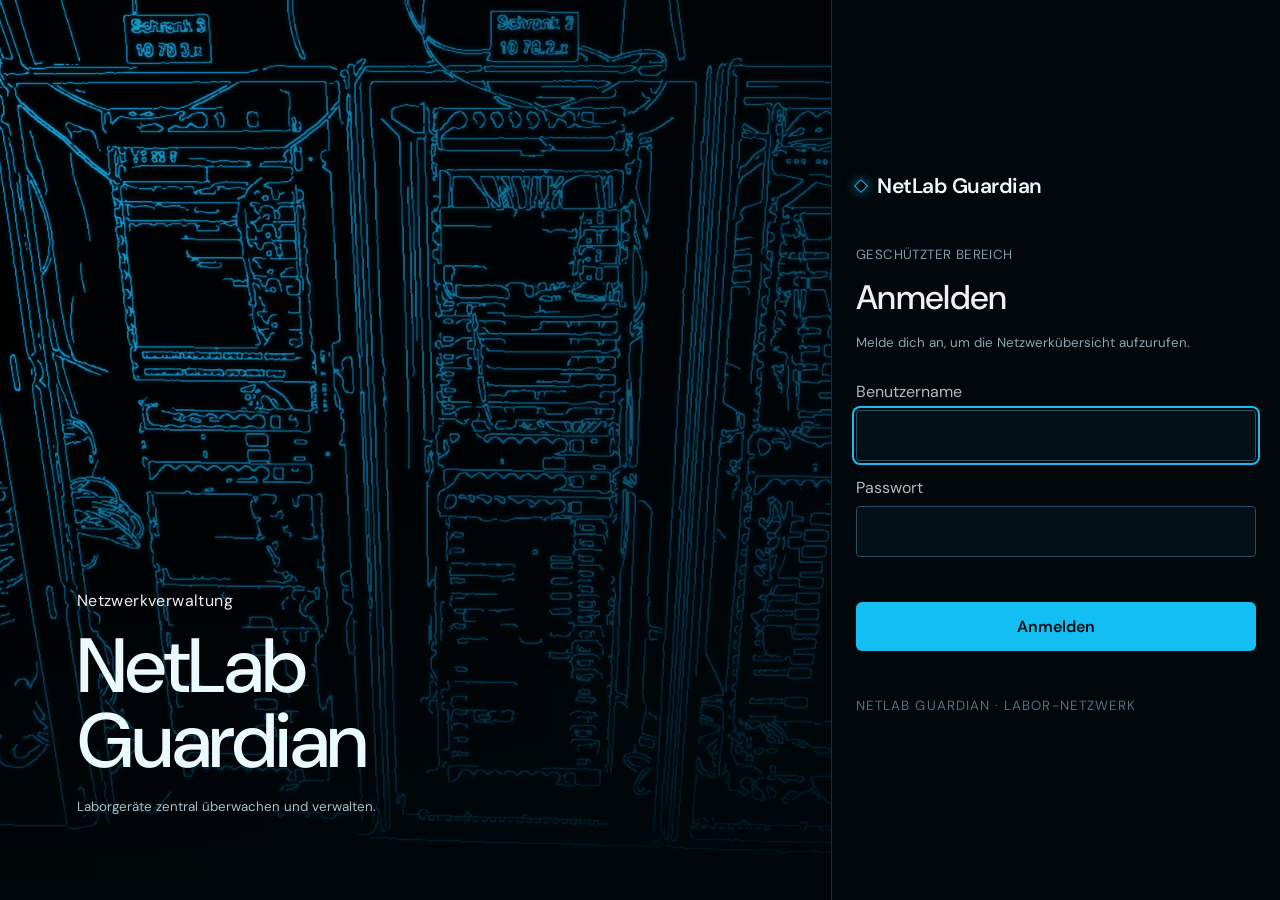
==== website/admin.html @ c4c0e140 "Weboberfläche erstellt" ====
<!DOCTYPE html>
<html lang="de" class="auth-pending">
<head>
  <meta charset="UTF-8">
  <meta name="viewport" content="width=device-width,initial-scale=1">
  <meta name="theme-color" content="#09090b">
  <meta name="description" content="NetLab Guardian Adminbereich">
  <title>Adminbereich — NetLab Guardian</title>
  <link rel="stylesheet" href="style.css">
  <script>(()=>{try{const session=JSON.parse(sessionStorage.getItem('netlab-guardian-session-v1'));if(!session||session.role!=='admin'){location.replace('login.html');return}document.documentElement.classList.remove('auth-pending')}catch{location.replace('login.html')}})();</script>
  <noscript><meta http-equiv="refresh" content="0;url=login.html"></noscript>
  <script src="admin.js" defer></script>
</head>
<body class="admin-page">
  <header class="header">
    <a class="brand" href="index.html" aria-label="Zur NetLab Guardian Übersicht">NetLab Guardian</a>
    <span class="admin-page-label">Adminbereich</span>
    <div class="admin-actions">
      <a class="button outline" href="index.html">Zur Übersicht</a>
      <button class="button outline" id="logoutButton" type="button">Abmelden</button>
    </div>
  </header>
  <main class="workspace admin-workspace">
    <div class="section-top">
      <div>
        <div class="eyebrow muted">GERÄTEVERWALTUNG</div>
        <h1>Adminbereich</h1>
        <p class="subtle">Geräte hinzufügen, umbenennen, einem Rack zuweisen oder entfernen.</p>
      </div>
      <button class="button light" id="addDevice" type="button">Gerät hinzufügen</button>
    </div>
    <p class="admin-note">Angemeldet als admin. Änderungen werden lokal in diesem Browser gespeichert.</p>
    <div class="admin-summary" id="adminSummary"></div>
    <div class="table-scroll admin-table-wrap">
      <table>
        <thead><tr><th>Gerät</th><th>Typ / Modell</th><th>IP-Adresse</th><th>Rack</th><th>Höheneinheit</th><th>Aktionen</th></tr></thead>
        <tbody id="adminTable"></tbody>
      </table>
    </div>
  </main>
  <dialog id="adminDialog">
    <div class="dialog-top"><span class="eyebrow muted" id="adminDialogEyebrow">ADMINBEREICH</span><button class="close" type="button" aria-label="Dialog schließen">×</button></div>
    <div id="adminDialogContent"></div>
  </dialog>
  <div id="toast" role="status" aria-live="polite"></div>
</body>
</html>
---- website/style.css ----
@import url('https://fonts.googleapis.com/css2?family=DM+Sans:wght@400;450;500;550;600;650;700&display=swap');
:root{color-scheme:dark;--bg:#09090b;--panel:#111114;--line:#28282e;--muted:#8c8c96;--red:#ff4858;--green:#76cfa9;--amber:#e8b963}*{box-sizing:border-box}html{scroll-behavior:smooth;scroll-padding-top:30px}body{margin:0;background:var(--bg);color:#f0f0f3;font-family:'DM Sans',Arial,sans-serif;font-size:14px}button,input{font:inherit}button,a,input{-webkit-tap-highlight-color:transparent}button,a{touch-action:manipulation}button{cursor:pointer}a{color:inherit;text-decoration:none}button:focus-visible,a:focus-visible,input:focus-visible{outline:2px solid var(--red);outline-offset:5px}.header{height:96px;max-width:1360px;margin:auto;padding:0 60px;display:flex;align-items:center;justify-content:space-between;gap:24px}.brand{font-size:26px;font-weight:650;letter-spacing:-1px;display:flex;align-items:center}.brand-mark{font-size:30px;letter-spacing:-8px;margin-right:18px;color:var(--red)}.brand-dot{color:var(--red)}nav{display:flex;gap:32px;align-items:center;font-size:13px;color:#98989f}nav a{transition:color .2s}nav a:hover,nav .active{color:#fff}.nav-count{background:#38161e;color:#ff7b86;font-size:10px;padding:3px 6px;border-radius:4px;margin-left:5px}.button{border:0;border-radius:6px;padding:12px 18px;display:inline-flex;align-items:center;justify-content:center;gap:18px;font-size:12px;font-weight:600;white-space:nowrap;transition:background .2s,transform .2s}.button:hover{transform:translateY(-1px)}.light{background:#ededf0;color:#121216}.light:hover{background:white}.outline{border:1px solid #36363e;background:#17171c;color:#ddd}.hero{max-width:1520px;margin:auto;min-height:425px;position:relative;overflow:hidden}.hero-art{position:absolute;inset:0;pointer-events:none}.hero-art svg{width:100%;height:100%}.hero-copy{max-width:1360px;padding:40px 60px 86px;margin:auto;position:relative}.eyebrow{font-size:10px;letter-spacing:1.7px;font-weight:600;display:flex;align-items:center;gap:8px}.eyebrow>span:not(.section-index){width:5px;height:5px;border-radius:50%;background:var(--red)}h1{font-size:clamp(42px,4.7vw,65px);font-weight:500;line-height:1.12;letter-spacing:-2.6px;margin:22px 0}h1>span{color:var(--red)}.hero p{font-size:14px;color:#a9a9b1;line-height:1.7}.hero-link{font-size:12px;display:inline-flex;gap:30px;margin-top:20px}.hero-link span{color:var(--red)}.hero-bottom{position:relative;max-width:1240px;margin:0 auto;padding:20px 0;display:flex;justify-content:space-between;border-bottom:1px solid var(--line);font-size:11px;color:var(--muted)}.hero-bottom span{display:flex;align-items:center;gap:9px}.hero-bottom b{font-weight:400;margin:0 12px;color:#3f3f46}.dot{display:inline-block;width:6px;height:6px;border-radius:50%;flex-shrink:0}.green{background:var(--green);box-shadow:0 0 8px #76cfa922}.red{background:var(--red);box-shadow:0 0 8px #ff485833}.amber{background:var(--amber)}.workspace{max-width:1360px;padding:44px 60px 0;margin:auto}.section-top{display:flex;align-items:center;justify-content:space-between;gap:24px;margin-bottom:24px}.muted{color:var(--muted);font-size:9px;letter-spacing:1.6px}h2{font-size:25px;font-weight:500;letter-spacing:-.7px;margin:10px 0 0}.section-index{font-size:12px;color:#53535f;margin-left:12px;letter-spacing:0}.sync{display:flex;align-items:center;gap:18px;font-size:10px;color:var(--muted)}.scan-icon{font-size:18px;line-height:12px}.stats{display:grid;grid-template-columns:repeat(4,1fr);border:1px solid var(--line);border-radius:8px;background:#101013;padding:23px 0;margin-bottom:30px}.stats>div{padding:0 25px;border-right:1px solid var(--line)}.stats>div:last-child{border:0}.stats>div>span{display:flex;align-items:center;gap:7px;color:#a1a1ad;font-size:11px}.stats strong{display:flex;align-items:baseline;gap:14px;font-size:34px;line-height:1.5;font-weight:500;letter-spacing:-1px}.stats small{font-weight:400;letter-spacing:0;color:#757582;font-size:10px}.red-text{color:var(--red)}.rack-toolbar{display:flex;justify-content:space-between;align-items:center;margin-bottom:20px}.segmented{display:flex;gap:3px;background:#131317;border:1px solid var(--line);border-radius:6px;padding:4px}.segmented button{background:transparent;border:0;color:#888894;padding:8px 12px;font-size:11px;border-radius:3px}.segmented .selected{background:#2a2a31;color:#fff}.segmented span{margin-left:8px;color:#888894;font-size:10px}.rack-hint{color:#797985;font-size:10px;display:flex;align-items:center;gap:8px}.tiny-square{width:8px;height:8px;border:1px solid #70707e}.racks{display:grid;grid-template-columns:repeat(3,1fr);gap:22px}.rack-card{border:1px solid var(--line);background:linear-gradient(135deg,#151519,#101013);border-radius:8px;overflow:hidden}.rack-heading{padding:21px 20px 17px;display:flex;justify-content:space-between;align-items:flex-start}.rack-heading h3{margin:0 0 5px;font-size:16px;font-weight:500}.rack-heading p{font-size:10px;color:var(--muted);margin:0}.rack-number{font-size:10px;color:#666673;letter-spacing:1px}.pill{font-size:9px;padding:5px 8px;border-radius:4px;display:inline-flex;gap:6px;align-items:center;white-space:nowrap}.green-pill{background:#172a25;color:#88cbb0}.red-pill{background:#35191f;color:#ff7e88}.amber-pill{background:#30281c;color:#e6bf7a}.rack-frame{margin:0 16px;padding:14px 15px 14px 28px;border:1px solid #303037;border-radius:3px;background:repeating-linear-gradient(to bottom,#08080a 0,#08080a 8px,#121216 9px,#08080a 10px);position:relative;box-shadow:inset 0 0 12px #000}.rack-frame:before,.rack-frame:after{content:'';position:absolute;top:14px;bottom:14px;width:4px;background:repeating-linear-gradient(to bottom,#33333b 0,#33333b 4px,transparent 4px,transparent 13px)}.rack-frame:before{left:7px}.rack-frame:after{right:6px}.device{display:flex;position:relative;align-items:center;gap:8px;width:100%;height:35px;padding:0 8px;margin:0 0 5px;border:1px solid #3b3c44;border-radius:2px;background:linear-gradient(#292a30,#1a1b20);color:#ddd;text-align:left}.device:hover{border-color:#b8b8c8;background:#303039}.device.warning{border-color:#7e6033;background:linear-gradient(#352e23,#252117)}.device.critical{border-color:#a2434d;background:linear-gradient(#3a2429,#281b20)}.unit{position:absolute;right:calc(100% + 7px);font-size:7px;color:#73737d;font-family:monospace}.device-name{font-size:8px;white-space:nowrap;min-width:55px;letter-spacing:.25px}.ports{display:grid;grid-template-columns:repeat(8,1fr);gap:2px;margin-left:auto}.port{height:6px;width:5px;background:#0b0d0f;border:1px solid #44474d;border-top-color:#638977}.warning .port{border-top-color:#95814c}.critical .port{border-top-color:#70464a}.router .ports{grid-template-columns:repeat(4,1fr)}.device>.dot{width:4px;height:4px;margin-left:3px}.blank{height:16px;border:1px solid #24242a;margin-bottom:5px;background:repeating-linear-gradient(90deg,#141418 0,#141418 3px,#0d0d10 3px,#0d0d10 5px)}.rack-footer{padding:15px 20px;display:flex;justify-content:space-between;font-size:9px;color:#8d8d99}.rack-footer b{font-weight:400;color:#d0d0d8}.legend{display:flex;gap:20px;align-items:center;margin:18px 0 46px;font-size:9px;color:#83838f}.legend>span{display:flex;align-items:center;gap:6px}.legend>span:last-child{margin-left:auto;color:#565662}.issues{margin-bottom:44px}.issues h2{display:flex;align-items:center;gap:12px;font-size:22px}.subtle{color:#787885;font-size:10px}.issue-row{display:flex;align-items:center;gap:16px;border-top:1px solid var(--line);padding:18px 0}.issue-icon{height:32px;width:32px;background:#28171d;border:1px solid #4c252d;color:#ff7280;border-radius:6px;display:grid;place-items:center;font-size:14px}.issue-icon.warn{color:var(--amber);background:#252016;border-color:#463920}.issue-copy{flex:1}.issue-copy strong{font-size:12px;font-weight:500}.issue-copy p{font-size:10px;color:var(--muted);margin:5px 0 0}.issue-row .issue-time{font-size:10px;color:#737380}.text-button{border:0;background:none;color:#c5c5d0;font-size:11px;padding:10px}.text-button:hover{color:var(--red)}.search{display:flex;gap:10px;align-items:center;border:1px solid var(--line);border-radius:5px;padding:10px 13px;color:var(--muted)}.search input{border:0;background:none;outline:none;color:#eee;font-size:11px;width:180px}.table-scroll{overflow:auto}table{width:100%;border-collapse:collapse;text-align:left;white-space:nowrap}th{font-size:9px;font-weight:400;text-transform:uppercase;letter-spacing:1px;color:#81818f;background:#141418;padding:13px 15px}td{padding:13px 15px;border-bottom:1px solid #222228;font-size:11px;color:#92929f}td:first-child{color:#ddd}td:nth-child(3){font-family:monospace}.inventory{margin-bottom:40px}.report-banner{display:flex;align-items:center;gap:22px;padding:27px;border:1px solid #412329;background:radial-gradient(ellipse at top left,#31161d,#131014 65%);border-radius:7px}.report-symbol{font-size:32px;color:#ff6571}.report-banner h3{font-weight:500;font-size:17px;margin:0 0 8px}.report-banner p{font-size:11px;color:#aaa1a9;margin:0 0 8px}.report-banner button{margin-left:auto}.demo-note{font-size:9px;color:#82717c}footer{max-width:1240px;margin:40px auto 0;border-top:1px solid var(--line);padding:28px 0 35px;display:flex;justify-content:space-between;align-items:center;color:#62626d;font-size:10px}footer .brand{font-size:21px;color:#c5c5ce}footer>span:last-child{font-size:8px;letter-spacing:1px}dialog{width:min(540px,calc(100vw - 30px));padding:26px;border:1px solid #48404a;border-radius:10px;background:#141417;color:#eee;box-shadow:0 30px 100px #000a}dialog::backdrop{background:#000b;backdrop-filter:blur(5px)}.dialog-top{display:flex;justify-content:space-between;align-items:center}.close{background:none;border:0;color:#aaa;font-size:25px;padding:0 4px}.dialog-grid{display:grid;grid-template-columns:1fr 1fr;gap:20px;margin:25px 0}.dialog-grid span{display:block;color:var(--muted);font-size:10px;margin-bottom:6px}.dialog-grid b{font-size:13px;font-weight:400}.dialog-info{padding:15px;background:#202024;border-left:2px solid var(--red);font-size:12px;line-height:1.7;color:#bbb}.report-item{padding:13px 0;border-bottom:1px solid var(--line);font-size:12px;line-height:1.8}.report-item small{color:var(--muted)}.dialog-actions{display:flex;justify-content:flex-end;margin-top:22px}#toast{position:fixed;bottom:25px;left:50%;transform:translate(-50%,20px);background:#2a2228;color:#eee;border:1px solid #64414a;border-radius:7px;padding:14px 24px;font-size:12px;opacity:0;pointer-events:none;transition:.25s;max-width:90vw;z-index:9}#toast.show{opacity:1;transform:translate(-50%,0)}@media(min-width:1450px){.hero-art svg{height:110%}}@media(max-width:1100px){.header{padding:0 30px}.workspace{padding:35px 30px 0}.hero-copy{padding-left:30px}.hero-bottom,footer{margin-left:30px;margin-right:30px}.stats>div{padding:0 17px}.stats strong{gap:8px}.stats small{font-size:9px}.racks{gap:12px}.ports{gap:1px}.port{width:4px}.rack-heading{padding:18px 14px}.rack-frame{margin:0 9px}.sync{flex-direction:column;align-items:flex-end;gap:8px}}@media(max-width:800px){.header{height:78px}nav{gap:15px;font-size:11px}.hero-art{opacity:.6;left:0;width:140%}.hero-copy{padding-top:30px}.hero-bottom{font-size:9px}.racks{grid-template-columns:1fr}.rack-frame{margin:0 20px}.ports{gap:4px;grid-template-columns:repeat(12,1fr)}.port{width:8px;height:8px}.device-name{font-size:10px}.device{height:37px}.stats{grid-template-columns:1fr 1fr;row-gap:20px}.stats>div:nth-child(2){border:0}.rack-hint{display:none}.legend{flex-wrap:wrap;gap:14px}.legend>span:last-child{margin-left:0;width:100%}.report-banner{flex-wrap:wrap}.report-banner button{margin-left:0}.section-top{align-items:flex-start}.stats strong{font-size:30px}.issue-time{display:none}footer>span:nth-child(2){display:none}}@media(max-width:520px){.header,.workspace{padding-left:20px;padding-right:20px}.header{flex-wrap:wrap;height:auto;padding-top:20px;padding-bottom:18px;gap:18px}.header nav{order:3;width:100%;justify-content:space-between}.brand{font-size:23px}.hero-copy{padding:25px 20px 65px}h1{font-size:44px}.hero p{font-size:12px}.hero-bottom{margin:0 20px}.hero-bottom>span:last-child{display:none}.section-top{flex-wrap:wrap;gap:16px}.sync{flex-direction:row;width:100%;justify-content:space-between;align-items:center}.stats small{font-size:8px}.stats strong{gap:9px}.issues h2{font-size:20px}.issue-row{gap:10px}.issue-copy strong{font-size:11px}.issue-copy p{font-size:9px}.text-button{font-size:10px;padding:6px}.search{width:100%}.search input{width:100%}.report-banner{padding:22px;gap:14px}.report-symbol{display:none}footer{margin:30px 20px 0}.rack-footer{font-size:10px}}@media(prefers-reduced-motion:reduce){html{scroll-behavior:auto}*{transition:none!important}}
@media(min-width:1101px){.hero-bottom,footer{width:calc(100% - 120px);max-width:1240px}}

/* Zurückhaltende Gestaltung für NetLab Guardian */
.hero-art{opacity:.22}.hero{min-height:0}.hero-copy{padding-top:32px;padding-bottom:40px}h1{font-size:clamp(36px,4vw,52px);letter-spacing:-1.5px;margin:18px 0}.hero p{max-width:440px}.eyebrow{letter-spacing:.4px;text-transform:none;font-size:11px;font-weight:400}.brand{font-size:22px;letter-spacing:-.5px;font-weight:600}.report-banner{background:#121215;border-color:var(--line)}.pill{border-radius:3px}.legend>span:nth-child(1){color:var(--green)}.legend>span:nth-child(2){color:var(--amber)}.legend>span:nth-child(3){color:var(--red)}@media(max-width:800px){.hero-art{opacity:.14;width:100%}}@media(max-width:520px){.brand{font-size:20px}.header{gap:16px}.header .button{padding:10px 12px}.hero-copy{padding-top:22px;padding-bottom:30px}h1{font-size:36px}}

.admin{padding-top:24px;margin-bottom:40px;border-top:1px solid var(--line)}.admin-note{font-size:12px;color:var(--muted);margin-bottom:24px}.neutral-pill{background:#28282e;color:#b7b7c4}.empty-unit{position:relative;height:35px;margin-bottom:5px;border:1px solid #222229;display:flex;align-items:center;padding:0 8px;color:#555560;font-size:9px}.rack-heading{gap:8px}.rack-heading h3{font-size:15px;white-space:nowrap}.device-name{min-width:0;overflow:hidden;text-overflow:ellipsis;max-width:110px}.ports{flex-shrink:0}.device-form{margin-top:24px}.device-form label{display:flex;flex-direction:column;gap:8px;font-size:12px;color:#b7b7c2;margin-bottom:16px}.device-form input,.device-form select{width:100%;min-width:0;border:1px solid #41414b;border-radius:4px;background:#202025;color:#eee;padding:11px;font:inherit}.form-row{display:grid;grid-template-columns:1fr 1fr;gap:16px}.form-error{color:#ff8d98;font-size:12px;line-height:1.5}.dialog-actions{gap:10px}button:disabled{opacity:.45;cursor:not-allowed}.device-form .subtle{line-height:1.6}#heroDeviceCount{display:inline}@media(max-width:520px){.form-row{grid-template-columns:1fr;gap:0}.rack-heading h3{font-size:16px}}

[hidden]{display:none!important}.login-form{max-width:360px}.admin-actions{display:flex;gap:10px;flex-wrap:wrap}.delete-button{color:#ff8b95}.danger{background:#a82f40;color:white}.danger:hover{background:#bc374a}

/* Admin-Anmeldung und separate Verwaltungsseite */
.login-dialog{width:min(430px,calc(100vw - 30px))}.login-dialog h2{margin-bottom:24px}.login-dialog .login-form{max-width:none}.admin-page-label{color:#8c8c96;font-size:12px;letter-spacing:.08em;text-transform:uppercase}.admin-page .header{border-bottom:1px solid var(--line)}.admin-workspace{padding-top:64px;padding-bottom:50px}.admin-workspace h1{font-size:38px;line-height:1.1;margin:10px 0 12px;letter-spacing:-1px}.admin-table-wrap{border:1px solid var(--line);border-radius:7px;background:#101013}.admin-summary{display:grid;grid-template-columns:repeat(3,1fr);gap:12px;margin:24px 0}.admin-summary>div{display:flex;justify-content:space-between;align-items:center;padding:18px 20px;border:1px solid var(--line);border-radius:6px;background:#111114}.admin-summary span{font-size:11px;color:var(--muted)}.admin-summary strong{font-size:18px;font-weight:500}.action-cell{display:flex;gap:8px;align-items:center}.admin-page .section-top{align-items:flex-end}
@media(max-width:800px){.admin-page-label{display:none}.admin-workspace{padding-top:38px}.admin-summary{grid-template-columns:1fr}.admin-page .section-top{align-items:flex-start}}

/* Cyanfarbenes Rack-Design */
:root{--bg:#02070b;--panel:#071018;--line:#173647;--muted:#7f9aa8;--red:#13bff2;--green:#55d6b2;--amber:#f0bd58}
body{background:linear-gradient(180deg,#010508 0,#031019 48%,#02070b 100%)}
.header{background:rgba(2,7,11,.88);border-bottom:1px solid rgba(19,191,242,.14)}
.brand{color:#eafaff}.brand::before{content:'';width:8px;height:8px;margin-right:11px;border:1px solid #13bff2;transform:rotate(45deg);box-shadow:0 0 12px rgba(19,191,242,.65)}
.nav-count{background:#0b3445;color:#8ee5ff}.outline{border-color:#24516a;background:#07131b}.outline:hover{border-color:#13bff2}.light{background:#13bff2;color:#001018}.light:hover{background:#55d6ff}
.hero{min-height:560px;max-width:none;border-bottom:1px solid rgba(19,191,242,.25)}.hero-art{opacity:1;inset:0;left:0;width:100%;overflow:hidden}.hero-art img{width:100%;height:100%;object-fit:cover;object-position:center center;display:block;filter:brightness(1.35) saturate(1.12)}.hero-overlay{position:absolute;inset:0;background:linear-gradient(90deg,rgba(0,5,9,.96) 0%,rgba(0,7,12,.74) 24%,rgba(0,7,12,.08) 55%,rgba(0,5,9,.16) 100%),linear-gradient(0deg,rgba(2,7,11,.76) 0%,transparent 38%);z-index:1}.hero-copy{position:relative;z-index:2;padding-top:105px;padding-bottom:120px}.hero-copy h1{text-shadow:0 2px 24px #000}.hero-copy p{color:#b7cbd4}.hero-link span{color:#13bff2}.hero-bottom{position:relative;z-index:2;border-color:rgba(19,191,242,.26)}
.workspace{background:linear-gradient(180deg,rgba(4,15,23,.65),transparent 420px)}.stats,.rack-card,.admin-table-wrap{background:#071018;border-color:#173647}.rack-card{box-shadow:0 8px 30px rgba(0,0,0,.24)}.rack-frame{border-color:#24516a;background:repeating-linear-gradient(to bottom,#020609 0,#020609 8px,#08141c 9px,#020609 10px)}.device{border-color:#264959;background:linear-gradient(#112733,#08151c)}.device:hover{border-color:#13bff2;background:#102b38}.port{border-color:#315c6f;border-top-color:#13bff2}.segmented,.search{background:#061018;border-color:#173647}.segmented .selected{background:#0d3345}.text-button:hover{color:#13bff2}.dialog-info{border-left-color:#13bff2}dialog{background:#071018;border-color:#28536a}.admin-summary>div{background:#071018;border-color:#173647}
.red-text{color:#ff6070}.red-pill{background:#35191f;color:#ff8792}.device.critical{border-color:#a2434d;background:linear-gradient(#3a2429,#281b20)}.issue-icon{color:#ff7280;background:#28171d;border-color:#4c252d}.danger{background:#a82f40;color:#fff}
.notes-panel{margin-top:22px;padding-top:20px;border-top:1px solid var(--line)}.notes-panel label{display:block;margin-bottom:10px;font-size:12px;font-weight:600;color:#d9edf5}.notes-panel textarea{width:100%;min-height:115px;resize:vertical;border:1px solid #28536a;border-radius:5px;background:#040b10;color:#eafaff;padding:12px;line-height:1.55;font:inherit}.notes-panel textarea:focus{outline:2px solid #13bff2;outline-offset:2px}.notes-actions{display:flex;align-items:center;justify-content:space-between;gap:18px;margin-top:12px}
@media(max-width:800px){.hero{min-height:510px}.hero-art{width:100%;opacity:1}.hero-art img{object-position:58% center}.hero-overlay{background:linear-gradient(90deg,rgba(0,5,9,.96),rgba(0,7,12,.62)),linear-gradient(0deg,rgba(2,7,11,.93),transparent 50%)}.hero-copy{padding-top:78px;padding-bottom:105px}}
@media(max-width:520px){.hero{min-height:470px}.hero-copy{padding-top:62px}.notes-actions{align-items:flex-start;flex-direction:column}.notes-actions .button{width:100%}}

/* Große, gut lesbare Rack-Darstellung für 30 Höheneinheiten */
.workspace{max-width:1700px;padding-left:32px;padding-right:32px}.racks{grid-template-columns:repeat(3,minmax(390px,1fr));gap:26px;overflow-x:auto;padding-bottom:10px}.rack-heading{padding:24px 22px 20px}.rack-heading h3{font-size:18px}.rack-frame{margin:0 18px;padding:18px 17px 18px 31px}.rack-frame .device,.rack-frame .empty-unit{height:38px;margin-bottom:5px}.rack-frame .device{gap:10px;padding:0 11px;z-index:0;transform-origin:center;transition:transform .18s ease,border-color .18s ease,background .18s ease,box-shadow .18s ease}.rack-frame .device-name{font-size:11px;font-weight:600;max-width:150px;letter-spacing:.15px;transition:font-size .18s ease,color .18s ease}.rack-frame .empty-unit{font-size:10px}.rack-frame .unit{font-size:10px;right:calc(100% + 9px);transition:font-size .18s ease,color .18s ease}.rack-frame .port{width:6px;height:7px}.rack-frame .device:hover{z-index:6;transform:scale(1.065);border-color:#49d4ff;background:linear-gradient(#173746,#0b202b);box-shadow:0 9px 22px rgba(0,0,0,.6),0 0 18px rgba(19,191,242,.28)}.rack-frame .device:hover .device-name{font-size:13px;color:#fff}.rack-frame .device:hover .unit{font-size:12px;color:#bdeeff}.rack-footer{padding:18px 22px;font-size:10px}

/* Notizen */
.device.has-note{box-shadow:inset 3px 0 #13bff2}.note-marker,.table-note-marker{display:inline-grid;place-items:center;width:18px;height:18px;border:1px solid #13bff2;border-radius:3px;background:#082c3b;color:#8de5ff;font-size:10px;font-style:normal;font-weight:700;flex:0 0 auto}.table-note-marker{margin-left:8px;vertical-align:middle}.saved-note{margin-top:22px;padding:16px;border:1px solid #28647d;border-radius:5px;background:#061924}.saved-note-head{display:flex;align-items:center;justify-content:space-between;gap:16px}.saved-note-head strong{font-size:12px;color:#bdeeff}.saved-note p{margin:12px 0 0;color:#dcebf1;line-height:1.6;white-space:pre-wrap;overflow-wrap:anywhere}.delete-note{color:#ff8b95;padding:4px}.delete-note:hover{color:#ff6879}
@media(max-width:800px){.workspace{padding-left:20px;padding-right:20px}.racks{grid-template-columns:1fr;overflow-x:visible}.rack-frame{margin:0 14px;padding-left:34px}.rack-frame .device,.rack-frame .empty-unit{height:42px}.rack-frame .device-name{font-size:12px;max-width:none}.rack-frame .unit{font-size:11px}.rack-frame .port{width:8px;height:8px}}

/* Anmeldung und Rollen */
.auth-pending body{visibility:hidden}.header-actions{display:flex;align-items:center;gap:10px}.user-badge{padding:7px 10px;border:1px solid #1c465b;border-radius:4px;background:#071822;color:#9edff2;font-size:11px}.login-page{min-height:100vh;background:#02070b}.login-shell{min-height:100vh;display:grid;grid-template-columns:minmax(420px,1.3fr) minmax(390px,.7fr)}.login-visual{position:relative;min-height:100vh;overflow:hidden;border-right:1px solid rgba(19,191,242,.25)}.login-visual>img{position:absolute;inset:0;width:100%;height:100%;object-fit:cover;filter:brightness(1.1) saturate(1.12)}.login-visual-overlay{position:absolute;inset:0;background:linear-gradient(90deg,rgba(0,5,9,.2),rgba(0,7,12,.64)),linear-gradient(0deg,rgba(0,6,10,.9),transparent 60%)}.login-visual-copy{position:absolute;left:clamp(35px,6vw,95px);bottom:clamp(45px,8vh,95px);z-index:1}.login-visual-copy h1{margin:18px 0;font-size:clamp(54px,6vw,88px);line-height:.98;color:#eafaff}.login-visual-copy p{color:#a8c0cb;font-size:14px}.login-card{width:min(430px,calc(100% - 48px));margin:auto;display:flex;flex-direction:column;gap:46px}.login-brand{font-size:21px}.login-card h2{font-size:34px;margin-top:12px}.login-intro{margin:12px 0 0;color:#8da5b0;line-height:1.6}.site-login-form{margin-top:-18px}.site-login-form label{font-size:13px}.site-login-form input{padding:14px;background:#041018;border-color:#265168}.site-login-form input:focus{outline:2px solid #13bff2;outline-offset:2px}.login-error{min-height:19px;margin:0 0 10px}.login-submit{width:100%;padding:14px}.login-footnote{margin-top:auto;color:#53707e;font-size:10px;letter-spacing:.08em;text-transform:uppercase}
@media(max-width:800px){.header-actions{margin-left:auto}.user-badge{display:none}.login-shell{grid-template-columns:1fr}.login-visual{position:absolute;inset:0;min-height:100vh;border:0;opacity:.28}.login-visual-copy{display:none}.login-card{position:relative;z-index:1;min-height:100vh;padding:42px 0;justify-content:center}.login-footnote{margin-top:20px}.login-page .brand{font-size:21px}}
@media(max-width:520px){.header-actions{width:100%;justify-content:flex-end}.header-actions .button{font-size:10px;padding:9px 11px}.login-card{width:min(380px,calc(100% - 38px));gap:36px}.login-card h2{font-size:30px}}

/* Standardschrift mindestens 12 pt */
body{font-size:12pt}
nav,.nav-count,.button,.eyebrow,.hero-link,.section-index,.segmented button,.pill,.device-name,.issue-icon,.issue-copy strong,.text-button,.search input,td:first-child,.dialog-grid b,.dialog-info,.report-item,#toast,.device-form label,.device-form input,.device-form select,.form-error,.notes-panel label,.notes-panel textarea,.note-marker,.table-note-marker,.saved-note-head strong,.saved-note p,.user-badge,.site-login-form label,.header-actions .button{font-size:12pt!important}
.rack-frame .device-name{font-size:10pt!important}.rack-frame .device:hover .device-name{font-size:11pt!important}.rack-card .pill{font-size:9pt!important}.note-marker,.table-note-marker{width:16px;height:16px;font-size:8pt!important}

/* Kleine graue Sekundärtexte auf 10 pt */
.hero p,.hero-bottom,.muted,.section-index,.sync,.stats>div>span,.stats small,.segmented span,.rack-hint,.rack-heading p,.rack-number,.rack-frame .empty-unit,.rack-frame .unit,.rack-footer,.legend>span:last-child,.subtle,.issue-copy p,.issue-row .issue-time,.report-banner p,.demo-note,footer,footer>span:last-child,.dialog-grid span,.admin-note,.admin-page-label,.admin-summary span,.login-intro,.login-visual-copy p,.login-footnote,td:not(:first-child),th{font-size:10pt!important}
.rack-frame .device:hover .unit{font-size:12pt!important}
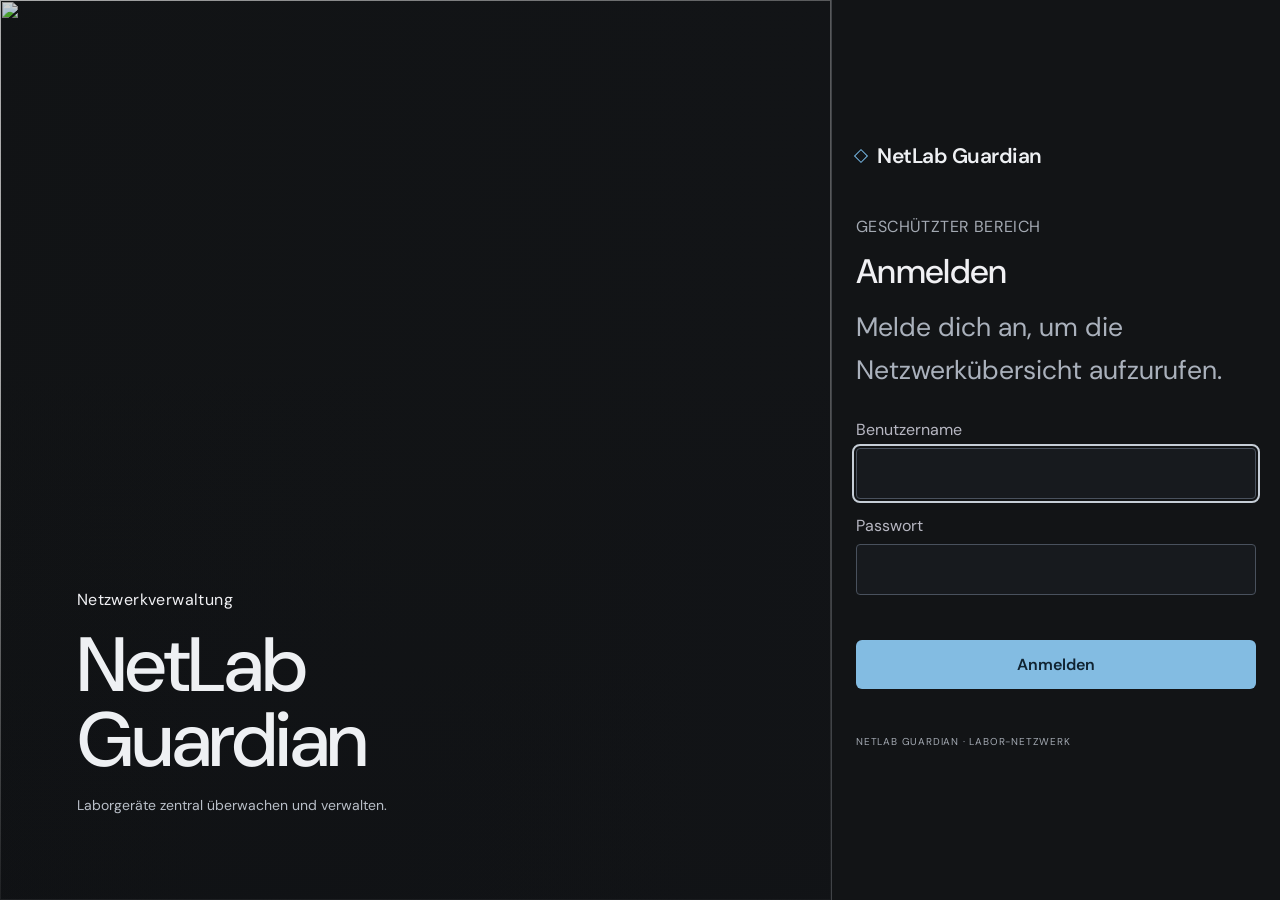
==== commit 7d6d6d87: "Design überarbeitet" ====
--- a/website/admin.html
+++ b/website/admin.html
@@ -3,7 +3,7 @@
 <head>
   <meta charset="UTF-8">
   <meta name="viewport" content="width=device-width,initial-scale=1">
-  <meta name="theme-color" content="#09090b">
+  <meta name="theme-color" content="#121416">
   <meta name="description" content="NetLab Guardian Adminbereich">
   <title>Adminbereich — NetLab Guardian</title>
   <link rel="stylesheet" href="style.css">
--- a/website/style.css
+++ b/website/style.css
@@ -1,48 +1,3245 @@
 @import url('https://fonts.googleapis.com/css2?family=DM+Sans:wght@400;450;500;550;600;650;700&display=swap');
-:root{color-scheme:dark;--bg:#09090b;--panel:#111114;--line:#28282e;--muted:#8c8c96;--red:#ff4858;--green:#76cfa9;--amber:#e8b963}*{box-sizing:border-box}html{scroll-behavior:smooth;scroll-padding-top:30px}body{margin:0;background:var(--bg);color:#f0f0f3;font-family:'DM Sans',Arial,sans-serif;font-size:14px}button,input{font:inherit}button,a,input{-webkit-tap-highlight-color:transparent}button,a{touch-action:manipulation}button{cursor:pointer}a{color:inherit;text-decoration:none}button:focus-visible,a:focus-visible,input:focus-visible{outline:2px solid var(--red);outline-offset:5px}.header{height:96px;max-width:1360px;margin:auto;padding:0 60px;display:flex;align-items:center;justify-content:space-between;gap:24px}.brand{font-size:26px;font-weight:650;letter-spacing:-1px;display:flex;align-items:center}.brand-mark{font-size:30px;letter-spacing:-8px;margin-right:18px;color:var(--red)}.brand-dot{color:var(--red)}nav{display:flex;gap:32px;align-items:center;font-size:13px;color:#98989f}nav a{transition:color .2s}nav a:hover,nav .active{color:#fff}.nav-count{background:#38161e;color:#ff7b86;font-size:10px;padding:3px 6px;border-radius:4px;margin-left:5px}.button{border:0;border-radius:6px;padding:12px 18px;display:inline-flex;align-items:center;justify-content:center;gap:18px;font-size:12px;font-weight:600;white-space:nowrap;transition:background .2s,transform .2s}.button:hover{transform:translateY(-1px)}.light{background:#ededf0;color:#121216}.light:hover{background:white}.outline{border:1px solid #36363e;background:#17171c;color:#ddd}.hero{max-width:1520px;margin:auto;min-height:425px;position:relative;overflow:hidden}.hero-art{position:absolute;inset:0;pointer-events:none}.hero-art svg{width:100%;height:100%}.hero-copy{max-width:1360px;padding:40px 60px 86px;margin:auto;position:relative}.eyebrow{font-size:10px;letter-spacing:1.7px;font-weight:600;display:flex;align-items:center;gap:8px}.eyebrow>span:not(.section-index){width:5px;height:5px;border-radius:50%;background:var(--red)}h1{font-size:clamp(42px,4.7vw,65px);font-weight:500;line-height:1.12;letter-spacing:-2.6px;margin:22px 0}h1>span{color:var(--red)}.hero p{font-size:14px;color:#a9a9b1;line-height:1.7}.hero-link{font-size:12px;display:inline-flex;gap:30px;margin-top:20px}.hero-link span{color:var(--red)}.hero-bottom{position:relative;max-width:1240px;margin:0 auto;padding:20px 0;display:flex;justify-content:space-between;border-bottom:1px solid var(--line);font-size:11px;color:var(--muted)}.hero-bottom span{display:flex;align-items:center;gap:9px}.hero-bottom b{font-weight:400;margin:0 12px;color:#3f3f46}.dot{display:inline-block;width:6px;height:6px;border-radius:50%;flex-shrink:0}.green{background:var(--green);box-shadow:0 0 8px #76cfa922}.red{background:var(--red);box-shadow:0 0 8px #ff485833}.amber{background:var(--amber)}.workspace{max-width:1360px;padding:44px 60px 0;margin:auto}.section-top{display:flex;align-items:center;justify-content:space-between;gap:24px;margin-bottom:24px}.muted{color:var(--muted);font-size:9px;letter-spacing:1.6px}h2{font-size:25px;font-weight:500;letter-spacing:-.7px;margin:10px 0 0}.section-index{font-size:12px;color:#53535f;margin-left:12px;letter-spacing:0}.sync{display:flex;align-items:center;gap:18px;font-size:10px;color:var(--muted)}.scan-icon{font-size:18px;line-height:12px}.stats{display:grid;grid-template-columns:repeat(4,1fr);border:1px solid var(--line);border-radius:8px;background:#101013;padding:23px 0;margin-bottom:30px}.stats>div{padding:0 25px;border-right:1px solid var(--line)}.stats>div:last-child{border:0}.stats>div>span{display:flex;align-items:center;gap:7px;color:#a1a1ad;font-size:11px}.stats strong{display:flex;align-items:baseline;gap:14px;font-size:34px;line-height:1.5;font-weight:500;letter-spacing:-1px}.stats small{font-weight:400;letter-spacing:0;color:#757582;font-size:10px}.red-text{color:var(--red)}.rack-toolbar{display:flex;justify-content:space-between;align-items:center;margin-bottom:20px}.segmented{display:flex;gap:3px;background:#131317;border:1px solid var(--line);border-radius:6px;padding:4px}.segmented button{background:transparent;border:0;color:#888894;padding:8px 12px;font-size:11px;border-radius:3px}.segmented .selected{background:#2a2a31;color:#fff}.segmented span{margin-left:8px;color:#888894;font-size:10px}.rack-hint{color:#797985;font-size:10px;display:flex;align-items:center;gap:8px}.tiny-square{width:8px;height:8px;border:1px solid #70707e}.racks{display:grid;grid-template-columns:repeat(3,1fr);gap:22px}.rack-card{border:1px solid var(--line);background:linear-gradient(135deg,#151519,#101013);border-radius:8px;overflow:hidden}.rack-heading{padding:21px 20px 17px;display:flex;justify-content:space-between;align-items:flex-start}.rack-heading h3{margin:0 0 5px;font-size:16px;font-weight:500}.rack-heading p{font-size:10px;color:var(--muted);margin:0}.rack-number{font-size:10px;color:#666673;letter-spacing:1px}.pill{font-size:9px;padding:5px 8px;border-radius:4px;display:inline-flex;gap:6px;align-items:center;white-space:nowrap}.green-pill{background:#172a25;color:#88cbb0}.red-pill{background:#35191f;color:#ff7e88}.amber-pill{background:#30281c;color:#e6bf7a}.rack-frame{margin:0 16px;padding:14px 15px 14px 28px;border:1px solid #303037;border-radius:3px;background:repeating-linear-gradient(to bottom,#08080a 0,#08080a 8px,#121216 9px,#08080a 10px);position:relative;box-shadow:inset 0 0 12px #000}.rack-frame:before,.rack-frame:after{content:'';position:absolute;top:14px;bottom:14px;width:4px;background:repeating-linear-gradient(to bottom,#33333b 0,#33333b 4px,transparent 4px,transparent 13px)}.rack-frame:before{left:7px}.rack-frame:after{right:6px}.device{display:flex;position:relative;align-items:center;gap:8px;width:100%;height:35px;padding:0 8px;margin:0 0 5px;border:1px solid #3b3c44;border-radius:2px;background:linear-gradient(#292a30,#1a1b20);color:#ddd;text-align:left}.device:hover{border-color:#b8b8c8;background:#303039}.device.warning{border-color:#7e6033;background:linear-gradient(#352e23,#252117)}.device.critical{border-color:#a2434d;background:linear-gradient(#3a2429,#281b20)}.unit{position:absolute;right:calc(100% + 7px);font-size:7px;color:#73737d;font-family:monospace}.device-name{font-size:8px;white-space:nowrap;min-width:55px;letter-spacing:.25px}.ports{display:grid;grid-template-columns:repeat(8,1fr);gap:2px;margin-left:auto}.port{height:6px;width:5px;background:#0b0d0f;border:1px solid #44474d;border-top-color:#638977}.warning .port{border-top-color:#95814c}.critical .port{border-top-color:#70464a}.router .ports{grid-template-columns:repeat(4,1fr)}.device>.dot{width:4px;height:4px;margin-left:3px}.blank{height:16px;border:1px solid #24242a;margin-bottom:5px;background:repeating-linear-gradient(90deg,#141418 0,#141418 3px,#0d0d10 3px,#0d0d10 5px)}.rack-footer{padding:15px 20px;display:flex;justify-content:space-between;font-size:9px;color:#8d8d99}.rack-footer b{font-weight:400;color:#d0d0d8}.legend{display:flex;gap:20px;align-items:center;margin:18px 0 46px;font-size:9px;color:#83838f}.legend>span{display:flex;align-items:center;gap:6px}.legend>span:last-child{margin-left:auto;color:#565662}.issues{margin-bottom:44px}.issues h2{display:flex;align-items:center;gap:12px;font-size:22px}.subtle{color:#787885;font-size:10px}.issue-row{display:flex;align-items:center;gap:16px;border-top:1px solid var(--line);padding:18px 0}.issue-icon{height:32px;width:32px;background:#28171d;border:1px solid #4c252d;color:#ff7280;border-radius:6px;display:grid;place-items:center;font-size:14px}.issue-icon.warn{color:var(--amber);background:#252016;border-color:#463920}.issue-copy{flex:1}.issue-copy strong{font-size:12px;font-weight:500}.issue-copy p{font-size:10px;color:var(--muted);margin:5px 0 0}.issue-row .issue-time{font-size:10px;color:#737380}.text-button{border:0;background:none;color:#c5c5d0;font-size:11px;padding:10px}.text-button:hover{color:var(--red)}.search{display:flex;gap:10px;align-items:center;border:1px solid var(--line);border-radius:5px;padding:10px 13px;color:var(--muted)}.search input{border:0;background:none;outline:none;color:#eee;font-size:11px;width:180px}.table-scroll{overflow:auto}table{width:100%;border-collapse:collapse;text-align:left;white-space:nowrap}th{font-size:9px;font-weight:400;text-transform:uppercase;letter-spacing:1px;color:#81818f;background:#141418;padding:13px 15px}td{padding:13px 15px;border-bottom:1px solid #222228;font-size:11px;color:#92929f}td:first-child{color:#ddd}td:nth-child(3){font-family:monospace}.inventory{margin-bottom:40px}.report-banner{display:flex;align-items:center;gap:22px;padding:27px;border:1px solid #412329;background:radial-gradient(ellipse at top left,#31161d,#131014 65%);border-radius:7px}.report-symbol{font-size:32px;color:#ff6571}.report-banner h3{font-weight:500;font-size:17px;margin:0 0 8px}.report-banner p{font-size:11px;color:#aaa1a9;margin:0 0 8px}.report-banner button{margin-left:auto}.demo-note{font-size:9px;color:#82717c}footer{max-width:1240px;margin:40px auto 0;border-top:1px solid var(--line);padding:28px 0 35px;display:flex;justify-content:space-between;align-items:center;color:#62626d;font-size:10px}footer .brand{font-size:21px;color:#c5c5ce}footer>span:last-child{font-size:8px;letter-spacing:1px}dialog{width:min(540px,calc(100vw - 30px));padding:26px;border:1px solid #48404a;border-radius:10px;background:#141417;color:#eee;box-shadow:0 30px 100px #000a}dialog::backdrop{background:#000b;backdrop-filter:blur(5px)}.dialog-top{display:flex;justify-content:space-between;align-items:center}.close{background:none;border:0;color:#aaa;font-size:25px;padding:0 4px}.dialog-grid{display:grid;grid-template-columns:1fr 1fr;gap:20px;margin:25px 0}.dialog-grid span{display:block;color:var(--muted);font-size:10px;margin-bottom:6px}.dialog-grid b{font-size:13px;font-weight:400}.dialog-info{padding:15px;background:#202024;border-left:2px solid var(--red);font-size:12px;line-height:1.7;color:#bbb}.report-item{padding:13px 0;border-bottom:1px solid var(--line);font-size:12px;line-height:1.8}.report-item small{color:var(--muted)}.dialog-actions{display:flex;justify-content:flex-end;margin-top:22px}#toast{position:fixed;bottom:25px;left:50%;transform:translate(-50%,20px);background:#2a2228;color:#eee;border:1px solid #64414a;border-radius:7px;padding:14px 24px;font-size:12px;opacity:0;pointer-events:none;transition:.25s;max-width:90vw;z-index:9}#toast.show{opacity:1;transform:translate(-50%,0)}@media(min-width:1450px){.hero-art svg{height:110%}}@media(max-width:1100px){.header{padding:0 30px}.workspace{padding:35px 30px 0}.hero-copy{padding-left:30px}.hero-bottom,footer{margin-left:30px;margin-right:30px}.stats>div{padding:0 17px}.stats strong{gap:8px}.stats small{font-size:9px}.racks{gap:12px}.ports{gap:1px}.port{width:4px}.rack-heading{padding:18px 14px}.rack-frame{margin:0 9px}.sync{flex-direction:column;align-items:flex-end;gap:8px}}@media(max-width:800px){.header{height:78px}nav{gap:15px;font-size:11px}.hero-art{opacity:.6;left:0;width:140%}.hero-copy{padding-top:30px}.hero-bottom{font-size:9px}.racks{grid-template-columns:1fr}.rack-frame{margin:0 20px}.ports{gap:4px;grid-template-columns:repeat(12,1fr)}.port{width:8px;height:8px}.device-name{font-size:10px}.device{height:37px}.stats{grid-template-columns:1fr 1fr;row-gap:20px}.stats>div:nth-child(2){border:0}.rack-hint{display:none}.legend{flex-wrap:wrap;gap:14px}.legend>span:last-child{margin-left:0;width:100%}.report-banner{flex-wrap:wrap}.report-banner button{margin-left:0}.section-top{align-items:flex-start}.stats strong{font-size:30px}.issue-time{display:none}footer>span:nth-child(2){display:none}}@media(max-width:520px){.header,.workspace{padding-left:20px;padding-right:20px}.header{flex-wrap:wrap;height:auto;padding-top:20px;padding-bottom:18px;gap:18px}.header nav{order:3;width:100%;justify-content:space-between}.brand{font-size:23px}.hero-copy{padding:25px 20px 65px}h1{font-size:44px}.hero p{font-size:12px}.hero-bottom{margin:0 20px}.hero-bottom>span:last-child{display:none}.section-top{flex-wrap:wrap;gap:16px}.sync{flex-direction:row;width:100%;justify-content:space-between;align-items:center}.stats small{font-size:8px}.stats strong{gap:9px}.issues h2{font-size:20px}.issue-row{gap:10px}.issue-copy strong{font-size:11px}.issue-copy p{font-size:9px}.text-button{font-size:10px;padding:6px}.search{width:100%}.search input{width:100%}.report-banner{padding:22px;gap:14px}.report-symbol{display:none}footer{margin:30px 20px 0}.rack-footer{font-size:10px}}@media(prefers-reduced-motion:reduce){html{scroll-behavior:auto}*{transition:none!important}}
-@media(min-width:1101px){.hero-bottom,footer{width:calc(100% - 120px);max-width:1240px}}
+
+:root {
+  color-scheme: dark;
+  --bg: #09090b;
+  --panel: #111114;
+  --line: #28282e;
+  --muted: #8c8c96;
+  --red: #ff4858;
+  --green: #76cfa9;
+  --amber: #e8b963;
+}
+
+* {
+  box-sizing: border-box;
+}
+
+html {
+  scroll-behavior: smooth;
+  scroll-padding-top: 30px;
+}
+
+body {
+  margin: 0;
+  background: var(--bg);
+  color: #f0f0f3;
+  font-family: 'DM Sans', Arial, sans-serif;
+  font-size: 14px;
+}
+
+button,
+input {
+  font: inherit;
+}
+
+button,
+a,
+input {
+  -webkit-tap-highlight-color: transparent;
+}
+
+button,
+a {
+  touch-action: manipulation;
+}
+
+button {
+  cursor: pointer;
+}
+
+a {
+  color: inherit;
+  text-decoration: none;
+}
+
+button:focus-visible,;
+a:focus-visible,;
+input:focus-visible {
+  outline: 2px solid var(--red);
+  outline-offset: 5px;
+}
+
+.header {
+  height: 96px;
+  max-width: 1360px;
+  margin: auto;
+  padding: 0 60px;
+  display: flex;
+  align-items: center;
+  justify-content: space-between;
+  gap: 24px;
+}
+
+.brand {
+  font-size: 26px;
+  font-weight: 650;
+  letter-spacing: -1px;
+  display: flex;
+  align-items: center;
+}
+
+.brand-mark {
+  font-size: 30px;
+  letter-spacing: -8px;
+  margin-right: 18px;
+  color: var(--red);
+}
+
+.brand-dot {
+  color: var(--red);
+}
+
+nav {
+  display: flex;
+  gap: 32px;
+  align-items: center;
+  font-size: 13px;
+  color: #98989f;
+}
+
+nav a {
+  transition: color .2s;
+}
+
+nav a:hover,
+nav .active {
+  color: #fff;
+}
+
+.nav-count {
+  background: #38161e;
+  color: #ff7b86;
+  font-size: 10px;
+  padding: 3px 6px;
+  border-radius: 4px;
+  margin-left: 5px;
+}
+
+.button {
+  border: 0;
+  border-radius: 6px;
+  padding: 12px 18px;
+  display: inline-flex;
+  align-items: center;
+  justify-content: center;
+  gap: 18px;
+  font-size: 12px;
+  font-weight: 600;
+  white-space: nowrap;
+  transition: background .2s, transform .2s;
+}
+
+.button:hover {
+  transform: translateY(-1px);
+}
+
+.light {
+  background: #ededf0;
+  color: #121216;
+}
+
+.light:hover {
+  background: white;
+}
+
+.outline {
+  border: 1px solid #36363e;
+  background: #17171c;
+  color: #ddd;
+}
+
+.hero {
+  max-width: 1520px;
+  margin: auto;
+  min-height: 425px;
+  position: relative;
+  overflow: hidden;
+}
+
+.hero-art {
+  position: absolute;
+  inset: 0;
+  pointer-events: none;
+}
+
+.hero-art svg {
+  width: 100%;
+  height: 100%;
+}
+
+.hero-copy {
+  max-width: 1360px;
+  padding: 40px 60px 86px;
+  margin: auto;
+  position: relative;
+}
+
+.eyebrow {
+  font-size: 10px;
+  letter-spacing: 1.7px;
+  font-weight: 600;
+  display: flex;
+  align-items: center;
+  gap: 8px;
+}
+
+.eyebrow>span:not(.section-index) {
+  width: 5px;
+  height: 5px;
+  border-radius: 50%;
+  background: var(--red);
+}
+
+h1 {
+  font-size: clamp(42px, 4.7vw, 65px);
+  font-weight: 500;
+  line-height: 1.12;
+  letter-spacing: -2.6px;
+  margin: 22px 0;
+}
+
+h1>span {
+  color: var(--red);
+}
+
+.hero p {
+  font-size: 14px;
+  color: #a9a9b1;
+  line-height: 1.7;
+}
+
+.hero-link {
+  font-size: 12px;
+  display: inline-flex;
+  gap: 30px;
+  margin-top: 20px;
+}
+
+.hero-link span {
+  color: var(--red);
+}
+
+.hero-bottom {
+  position: relative;
+  max-width: 1240px;
+  margin: 0 auto;
+  padding: 20px 0;
+  display: flex;
+  justify-content: space-between;
+  border-bottom: 1px solid var(--line);
+  font-size: 11px;
+  color: var(--muted);
+}
+
+.hero-bottom span {
+  display: flex;
+  align-items: center;
+  gap: 9px;
+}
+
+.hero-bottom b {
+  font-weight: 400;
+  margin: 0 12px;
+  color: #3f3f46;
+}
+
+.dot {
+  display: inline-block;
+  width: 6px;
+  height: 6px;
+  border-radius: 50%;
+  flex-shrink: 0;
+}
+
+.green {
+  background: var(--green);
+  box-shadow: 0 0 8px #76cfa922;
+}
+
+.red {
+  background: var(--red);
+  box-shadow: 0 0 8px #ff485833;
+}
+
+.amber {
+  background: var(--amber);
+}
+
+.workspace {
+  max-width: 1360px;
+  padding: 44px 60px 0;
+  margin: auto;
+}
+
+.section-top {
+  display: flex;
+  align-items: center;
+  justify-content: space-between;
+  gap: 24px;
+  margin-bottom: 24px;
+}
+
+.muted {
+  color: var(--muted);
+  font-size: 9px;
+  letter-spacing: 1.6px;
+}
+
+h2 {
+  font-size: 25px;
+  font-weight: 500;
+  letter-spacing: -.7px;
+  margin: 10px 0 0;
+}
+
+.section-index {
+  font-size: 12px;
+  color: #53535f;
+  margin-left: 12px;
+  letter-spacing: 0;
+}
+
+.sync {
+  display: flex;
+  align-items: center;
+  gap: 18px;
+  font-size: 10px;
+  color: var(--muted);
+}
+
+.scan-icon {
+  font-size: 18px;
+  line-height: 12px;
+}
+
+.stats {
+  display: grid;
+  grid-template-columns: repeat(4, 1fr);
+  border: 1px solid var(--line);
+  border-radius: 8px;
+  background: #101013;
+  padding: 23px 0;
+  margin-bottom: 30px;
+}
+
+.stats>div {
+  padding: 0 25px;
+  border-right: 1px solid var(--line);
+}
+
+.stats>div:last-child {
+  border: 0;
+}
+
+.stats>div>span {
+  display: flex;
+  align-items: center;
+  gap: 7px;
+  color: #a1a1ad;
+  font-size: 11px;
+}
+
+.stats strong {
+  display: flex;
+  align-items: baseline;
+  gap: 14px;
+  font-size: 34px;
+  line-height: 1.5;
+  font-weight: 500;
+  letter-spacing: -1px;
+}
+
+.stats small {
+  font-weight: 400;
+  letter-spacing: 0;
+  color: #757582;
+  font-size: 10px;
+}
+
+.red-text {
+  color: var(--red);
+}
+
+.rack-toolbar {
+  display: flex;
+  justify-content: space-between;
+  align-items: center;
+  margin-bottom: 20px;
+}
+
+.segmented {
+  display: flex;
+  gap: 3px;
+  background: #131317;
+  border: 1px solid var(--line);
+  border-radius: 6px;
+  padding: 4px;
+}
+
+.segmented button {
+  background: transparent;
+  border: 0;
+  color: #888894;
+  padding: 8px 12px;
+  font-size: 11px;
+  border-radius: 3px;
+}
+
+.segmented .selected {
+  background: #2a2a31;
+  color: #fff;
+}
+
+.segmented span {
+  margin-left: 8px;
+  color: #888894;
+  font-size: 10px;
+}
+
+.rack-hint {
+  color: #797985;
+  font-size: 15px;
+  display: flex;
+  align-items: center;
+  gap: 8px;
+}
+
+.tiny-square {
+  width: 8px;
+  height: 8px;
+  border: 1px solid #70707e;
+}
+
+.racks {
+  display: grid;
+  grid-template-columns: repeat(3, 1fr);
+  gap: 22px;
+}
+
+.rack-card {
+  border: 1px solid var(--line);
+  background: linear-gradient(135deg, #151519, #101013);
+  border-radius: 8px;
+  overflow: hidden;
+}
+
+.rack-heading {
+  padding: 21px 20px 17px;
+  display: flex;
+  justify-content: space-between;
+  align-items: flex-start;
+}
+
+.rack-heading h3 {
+  margin: 0 0 5px;
+  font-size: 16px;
+  font-weight: 500;
+}
+
+.rack-heading p {
+  font-size: 16px;
+  color: var(--muted);
+  margin: 0;
+}
+
+.rack-number {
+  font-size: 10px;
+  color: #666673;
+  letter-spacing: 1px;
+}
+
+.pill {
+  font-size: 14 px;
+  padding: 5px 8px;
+  border-radius: 4px;
+  display: inline-flex;
+  gap: 6px;
+  align-items: center;
+  white-space: nowrap;
+}
+
+.green-pill {
+  background: #172a25;
+  color: #88cbb0;
+}
+
+.red-pill {
+  background: #35191f;
+  color: #ff7e88;
+}
+
+.amber-pill {
+  background: #30281c;
+  color: #e6bf7a;
+}
+
+.rack-frame {
+  margin: 0 16px;
+  padding: 14px 15px 14px 28px;
+  border: 1px solid #303037;
+  border-radius: 3px;
+  background: repeating-linear-gradient(to bottom, #08080a 0, #08080a 8px, #121216 9px, #08080a 10px);
+  position: relative;
+  box-shadow: inset 0 0 12px #000;
+}
+
+.rack-frame:before,
+.rack-frame:after {
+  content: '';
+  position: absolute;
+  top: 14px;
+  bottom: 14px;
+  width: 4px;
+  background: repeating-linear-gradient(to bottom, #33333b 0, #33333b 4px, transparent 4px, transparent 13px);
+}
+
+.rack-frame:before {
+  left: 7px;
+}
+
+.rack-frame:after {
+  right: 6px;
+}
+
+.device {
+  display: flex;
+  position: relative;
+  align-items: center;
+  gap: 8px;
+  width: 100%;
+  height: 35px;
+  padding: 0 8px;
+  margin: 0 0 5px;
+  border: 1px solid #3b3c44;
+  border-radius: 2px;
+  background: linear-gradient(#292a30, #1a1b20);
+  color: #ddd;
+  text-align: left;
+}
+
+.device:hover {
+  border-color: #b8b8c8;
+  background: #303039;
+}
+
+.device.warning {
+  border-color: #7e6033;
+  background: linear-gradient(#352e23, #252117);
+}
+
+.device.critical {
+  border-color: #a2434d;
+  background: linear-gradient(#3a2429, #281b20);
+}
+
+.unit {
+  position: absolute;
+  right: calc(100% + 7px);
+  font-size: 7px;
+  color: #73737d;
+  font-family: monospace;
+}
+
+.device-name {
+  font-size: 8px;
+  white-space: nowrap;
+  min-width: 55px;
+  letter-spacing: .25px;
+}
+
+.ports {
+  display: grid;
+  grid-template-columns: repeat(8, 1fr);
+  gap: 2px;
+  margin-left: auto;
+}
+
+.port {
+  height: 6px;
+  width: 5px;
+  background: #0b0d0f;
+  border: 1px solid #44474d;
+  border-top-color: #638977;
+}
+
+.warning .port {
+  border-top-color: #95814c;
+}
+
+.critical .port {
+  border-top-color: #70464a;
+}
+
+.router .ports {
+  grid-template-columns: repeat(4, 1fr);
+}
+
+.device>.dot {
+  width: 4px;
+  height: 4px;
+  margin-left: 3px;
+}
+
+.blank {
+  height: 16px;
+  border: 1px solid #24242a;
+  margin-bottom: 5px;
+  background: repeating-linear-gradient(90deg, #141418 0, #141418 3px, #0d0d10 3px, #0d0d10 5px);
+}
+
+.rack-footer {
+  padding: 15px 20px;
+  display: flex;
+  justify-content: space-between;
+  font-size: 9px;
+  color: #8d8d99;
+}
+
+.rack-footer b {
+  font-weight: 400;
+  color: #d0d0d8;
+}
+
+.legend {
+  display: flex;
+  gap: 20px;
+  align-items: center;
+  margin: 18px 0 46px;
+  font-size: 17px;
+  color: #83838f;
+}
+
+.legend>span {
+  display: flex;
+  align-items: center;
+  gap: 6px;
+}
+
+.legend>span:last-child {
+  margin-left: auto;
+  color: #565662;
+}
+
+.issues {
+  margin-bottom: 44px;
+}
+
+.issues h2 {
+  display: flex;
+  align-items: center;
+  gap: 12px;
+  font-size: 22px;
+}
+
+.subtle {
+  color: #787885;
+  font-size: 10px;
+}
+
+.issue-row {
+  display: flex;
+  align-items: center;
+  gap: 16px;
+  border-top: 1px solid var(--line);
+  padding: 18px 0;
+}
+
+.issue-icon {
+  height: 32px;
+  width: 32px;
+  background: #28171d;
+  border: 1px solid #4c252d;
+  color: #ff7280;
+  border-radius: 6px;
+  display: grid;
+  place-items: center;
+  font-size: 14px;
+}
+
+.issue-icon.warn {
+  color: var(--amber);
+  background: #252016;
+  border-color: #463920;
+}
+
+.issue-copy {
+  flex: 1;
+}
+
+.issue-copy strong {
+  font-size: 12px;
+  font-weight: 500;
+}
+
+.issue-copy p {
+  font-size: 14px;
+  color: var(--muted);
+  margin: 5px 0 0;
+}
+
+.issue-row .issue-time {
+  font-size: 10px;
+  color: #737380;
+}
+
+.text-button {
+  border: 0;
+  background: none;
+  color: #c5c5d0;
+  font-size: 14px;
+  padding: 10px;
+}
+
+.text-button:hover {
+  color: var(--red);
+}
+
+.search {
+  display: flex;
+  gap: 10px;
+  align-items: center;
+  border: 1px solid var(--line);
+  border-radius: 5px;
+  padding: 10px 13px;
+  color: var(--muted);
+}
+
+.search input {
+  border: 0;
+  background: none;
+  outline: none;
+  color: #eee;
+  font-size: 15px;
+  width: 180px;
+}
+
+.table-scroll {
+  overflow: auto;
+}
+
+table {
+  width: 100%;
+  border-collapse: collapse;
+  text-align: left;
+  white-space: nowrap;
+}
+
+th {
+  font-size: 18px;
+  font-weight: 1600;
+  text-transform: uppercase;
+  letter-spacing: 1px;
+  color: #81818f;
+  background: #141418;
+  padding: 13px 15px;
+}
+
+td {
+  padding: 13px 15px;
+  border-bottom: 1px solid #222228;
+  font-size: 17px;
+  color: #92929f;
+}
+
+td:first-child {
+  color: #ddd;
+}
+
+td:nth-child(3) {
+  font-family: monospace;
+}
+
+.inventory {
+  margin-bottom: 40px;
+}
+
+.report-banner {
+  display: flex;
+  align-items: center;
+  gap: 22px;
+  padding: 27px;
+  border: 1px solid #412329;
+  background: radial-gradient(ellipse at top left, #31161d, #131014 65%);
+  border-radius: 7px;
+}
+
+.report-symbol {
+  font-size: 32px;
+  color: #ff6571;
+}
+
+.report-banner h3 {
+  font-weight: 500;
+  font-size: 17px;
+  margin: 0 0 8px;
+}
+
+.report-banner p {
+  font-size: 11px;
+  color: #aaa1a9;
+  margin: 0 0 8px;
+}
+
+.report-banner button {
+  margin-left: auto;
+}
+
+.demo-note {
+  font-size: 9px;
+  color: #82717c;
+}
+
+footer {
+  max-width: 1240px;
+  margin: 40px auto 0;
+  border-top: 1px solid var(--line);
+  padding: 28px 0 35px;
+  display: flex;
+  justify-content: space-between;
+  align-items: center;
+  color: #62626d;
+  font-size: 18px;
+}
+
+footer .brand {
+  font-size: 21px;
+  color: #c5c5ce;
+}
+
+footer>span:last-child {
+  font-size: 18px;
+  letter-spacing: 1px;
+}
+
+dialog {
+  width: min(540px, calc(100vw - 30px));
+  padding: 26px;
+  border: 1px solid #48404a;
+  border-radius: 10px;
+  background: #141417;
+  color: #eee;
+  box-shadow: 0 30px 100px #000a;
+}
+
+dialog::backdrop {
+  background: #000b;
+  backdrop-filter: blur(5px);
+}
+
+.dialog-top {
+  display: flex;
+  justify-content: space-between;
+  align-items: center;
+}
+
+.close {
+  background: none;
+  border: 0;
+  color: #aaa;
+  font-size: 25px;
+  padding: 0 4px;
+}
+
+.dialog-grid {
+  display: grid;
+  grid-template-columns: 1fr 1fr;
+  gap: 20px;
+  margin: 25px 0;
+}
+
+.dialog-grid span {
+  display: block;
+  color: var(--muted);
+  font-size: 10px;
+  margin-bottom: 6px;
+}
+
+.dialog-grid b {
+  font-size: 13px;
+  font-weight: 400;
+}
+
+.dialog-info {
+  padding: 15px;
+  background: #202024;
+  border-left: 2px solid var(--red);
+  font-size: 12px;
+  line-height: 1.7;
+  color: #bbb;
+}
+
+.report-item {
+  padding: 13px 0;
+  border-bottom: 1px solid var(--line);
+  font-size: 12px;
+  line-height: 1.8;
+}
+
+.report-item small {
+  color: var(--muted);
+}
+
+.dialog-actions {
+  display: flex;
+  justify-content: flex-end;
+  margin-top: 22px;
+}
+
+#toast {
+  position: fixed;
+  bottom: 25px;
+  left: 50%;
+  transform: translate(-50%, 20px);
+  background: #2a2228;
+  color: #eee;
+  border: 1px solid #64414a;
+  border-radius: 7px;
+  padding: 14px 24px;
+  font-size: 12px;
+  opacity: 0;
+  pointer-events: none;
+  transition: .25s;
+  max-width: 90vw;
+  z-index: 9;
+}
+
+#toast.show {
+  opacity: 1;
+  transform: translate(-50%, 0);
+}
+
+@media(min-width:1450px) {
+  .hero-art svg {
+    height: 110%;
+  }
+}
+
+@media(max-width:1100px) {
+  .header {
+    padding: 0 30px;
+  }
+
+  .workspace {
+    padding: 35px 30px 0;
+  }
+
+  .hero-copy {
+    padding-left: 30px;
+  }
+
+  .hero-bottom,
+  footer {
+    margin-left: 30px;
+    margin-right: 30px;
+  }
+
+  .stats>div {
+    padding: 0 17px;
+  }
+
+  .stats strong {
+    gap: 8px;
+  }
+
+  .stats small {
+    font-size: 9px;
+  }
+
+  .racks {
+    gap: 12px;
+  }
+
+  .ports {
+    gap: 1px;
+  }
+
+  .port {
+    width: 4px;
+  }
+
+  .rack-heading {
+    padding: 18px 14px;
+  }
+
+  .rack-frame {
+    margin: 0 9px;
+  }
+
+  .sync {
+    flex-direction: column;
+    align-items: flex-end;
+    gap: 8px;
+  }
+}
+
+@media(max-width:800px) {
+  .header {
+    height: 78px;
+  }
+
+  nav {
+    gap: 15px;
+    font-size: 11px;
+  }
+
+  .hero-art {
+    opacity: .6;
+    left: 0;
+    width: 140%;
+  }
+
+  .hero-copy {
+    padding-top: 30px;
+  }
+
+  .hero-bottom {
+    font-size: 9px;
+  }
+
+  .racks {
+    grid-template-columns: 1fr;
+  }
+
+  .rack-frame {
+    margin: 0 20px;
+  }
+
+  .ports {
+    gap: 4px;
+    grid-template-columns: repeat(12, 1fr);
+  }
+
+  .port {
+    width: 8px;
+    height: 8px;
+  }
+
+  .device-name {
+    font-size: 10px;
+  }
+
+  .device {
+    height: 37px;
+  }
+
+  .stats {
+    grid-template-columns: 1fr 1fr;
+    row-gap: 20px;
+  }
+
+  .stats>div:nth-child(2) {
+    border: 0;
+  }
+
+  .rack-hint {
+    display: none;
+  }
+
+  .legend {
+    flex-wrap: wrap;
+    gap: 14px;
+  }
+
+  .legend>span:last-child {
+    margin-left: 0;
+    width: 100%;
+  }
+
+  .report-banner {
+    flex-wrap: wrap;
+  }
+
+  .report-banner button {
+    margin-left: 0;
+  }
+
+  .section-top {
+    align-items: flex-start;
+  }
+
+  .stats strong {
+    font-size: 30px;
+  }
+
+  .issue-time {
+    display: none;
+  }
+
+  footer>span:nth-child(2) {
+    display: none;
+  }
+}
+
+@media(max-width:520px) {
+
+  .header,
+  .workspace {
+    padding-left: 20px;
+    padding-right: 20px;
+  }
+
+  .header {
+    flex-wrap: wrap;
+    height: auto;
+    padding-top: 20px;
+    padding-bottom: 18px;
+    gap: 18px;
+  }
+
+  .header nav {
+    order: 3;
+    width: 100%;
+    justify-content: space-between;
+  }
+
+  .brand {
+    font-size: 23px;
+  }
+
+  .hero-copy {
+    padding: 25px 20px 65px;
+  }
+
+  h1 {
+    font-size: 44px;
+  }
+
+  .hero p {
+    font-size: 12px;
+  }
+
+  .hero-bottom {
+    margin: 0 20px;
+  }
+
+  .hero-bottom>span:last-child {
+    display: none;
+  }
+
+  .section-top {
+    flex-wrap: wrap;
+    gap: 16px;
+  }
+
+  .sync {
+    flex-direction: row;
+    width: 100%;
+    justify-content: space-between;
+    align-items: center;
+  }
+
+  .stats small {
+    font-size: 8px;
+  }
+
+  .stats strong {
+    gap: 9px;
+  }
+
+  .issues h2 {
+    font-size: 20px;
+  }
+
+  .issue-row {
+    gap: 10px;
+  }
+
+  .issue-copy strong {
+    font-size: 11px;
+  }
+
+  .issue-copy p {
+    font-size: 9px;
+  }
+
+  .text-button {
+    font-size: 10px;
+    padding: 6px;
+  }
+
+  .search {
+    width: 100%;
+  }
+
+  .search input {
+    width: 100%;
+  }
+
+  .report-banner {
+    padding: 22px;
+    gap: 14px;
+  }
+
+  .report-symbol {
+    display: none;
+  }
+
+  footer {
+    margin: 30px 20px 0;
+  }
+
+  .rack-footer {
+    font-size: 10px;
+  }
+}
+
+@media(prefers-reduced-motion:reduce) {
+  html {
+    scroll-behavior: auto;
+  }
+
+  * {
+    transition: none !important;
+  }
+}
+
+@media(min-width:1101px) {
+
+  .hero-bottom,
+  footer {
+    width: calc(100% - 120px);
+    max-width: 1240px;
+  }
+}
 
 /* Zurückhaltende Gestaltung für NetLab Guardian */
-.hero-art{opacity:.22}.hero{min-height:0}.hero-copy{padding-top:32px;padding-bottom:40px}h1{font-size:clamp(36px,4vw,52px);letter-spacing:-1.5px;margin:18px 0}.hero p{max-width:440px}.eyebrow{letter-spacing:.4px;text-transform:none;font-size:11px;font-weight:400}.brand{font-size:22px;letter-spacing:-.5px;font-weight:600}.report-banner{background:#121215;border-color:var(--line)}.pill{border-radius:3px}.legend>span:nth-child(1){color:var(--green)}.legend>span:nth-child(2){color:var(--amber)}.legend>span:nth-child(3){color:var(--red)}@media(max-width:800px){.hero-art{opacity:.14;width:100%}}@media(max-width:520px){.brand{font-size:20px}.header{gap:16px}.header .button{padding:10px 12px}.hero-copy{padding-top:22px;padding-bottom:30px}h1{font-size:36px}}
-
-.admin{padding-top:24px;margin-bottom:40px;border-top:1px solid var(--line)}.admin-note{font-size:12px;color:var(--muted);margin-bottom:24px}.neutral-pill{background:#28282e;color:#b7b7c4}.empty-unit{position:relative;height:35px;margin-bottom:5px;border:1px solid #222229;display:flex;align-items:center;padding:0 8px;color:#555560;font-size:9px}.rack-heading{gap:8px}.rack-heading h3{font-size:15px;white-space:nowrap}.device-name{min-width:0;overflow:hidden;text-overflow:ellipsis;max-width:110px}.ports{flex-shrink:0}.device-form{margin-top:24px}.device-form label{display:flex;flex-direction:column;gap:8px;font-size:12px;color:#b7b7c2;margin-bottom:16px}.device-form input,.device-form select{width:100%;min-width:0;border:1px solid #41414b;border-radius:4px;background:#202025;color:#eee;padding:11px;font:inherit}.form-row{display:grid;grid-template-columns:1fr 1fr;gap:16px}.form-error{color:#ff8d98;font-size:12px;line-height:1.5}.dialog-actions{gap:10px}button:disabled{opacity:.45;cursor:not-allowed}.device-form .subtle{line-height:1.6}#heroDeviceCount{display:inline}@media(max-width:520px){.form-row{grid-template-columns:1fr;gap:0}.rack-heading h3{font-size:16px}}
-
-[hidden]{display:none!important}.login-form{max-width:360px}.admin-actions{display:flex;gap:10px;flex-wrap:wrap}.delete-button{color:#ff8b95}.danger{background:#a82f40;color:white}.danger:hover{background:#bc374a}
+.hero-art {
+  opacity: .22;
+}
+
+.hero {
+  min-height: 0;
+}
+
+.hero-copy {
+  padding-top: 32px;
+  padding-bottom: 40px;
+}
+
+h1 {
+  font-size: clamp(36px, 4vw, 52px);
+  letter-spacing: -1.5px;
+  margin: 18px 0;
+}
+
+.hero p {
+  max-width: 440px;
+}
+
+.eyebrow {
+  letter-spacing: .4px;
+  text-transform: none;
+  font-size: 11px;
+  font-weight: 400;
+}
+
+.brand {
+  font-size: 22px;
+  letter-spacing: -.5px;
+  font-weight: 600;
+}
+
+.report-banner {
+  background: #121215;
+  border-color: var(--line);
+}
+
+.pill {
+  border-radius: 3px;
+}
+
+.legend>span:nth-child(1) {
+  color: var(--green);
+}
+
+.legend>span:nth-child(2) {
+  color: var(--amber);
+}
+
+.legend>span:nth-child(3) {
+  color: var(--red);
+}
+
+@media(max-width:800px) {
+  .hero-art {
+    opacity: .14;
+    width: 100%;
+  }
+}
+
+@media(max-width:520px) {
+  .brand {
+    font-size: 20px;
+  }
+
+  .header {
+    gap: 16px;
+  }
+
+  .header .button {
+    padding: 10px 12px;
+  }
+
+  .hero-copy {
+    padding-top: 22px;
+    padding-bottom: 30px;
+  }
+
+  h1 {
+    font-size: 36px;
+  }
+}
+
+.admin {
+  padding-top: 24px;
+  margin-bottom: 40px;
+  border-top: 1px solid var(--line);
+}
+
+.admin-note {
+  font-size: 12px;
+  color: var(--muted);
+  margin-bottom: 24px;
+}
+
+.neutral-pill {
+  background: #28282e;
+  color: #b7b7c4;
+}
+
+.empty-unit {
+  position: relative;
+  height: 35px;
+  margin-bottom: 5px;
+  border: 1px solid #222229;
+  display: flex;
+  align-items: center;
+  padding: 0 8px;
+  color: #555560;
+  font-size: 9px;
+}
+
+.rack-heading {
+  gap: 8px;
+}
+
+.rack-heading h3 {
+  font-size: 15px;
+  white-space: nowrap;
+}
+
+.device-name {
+  min-width: 0;
+  overflow: hidden;
+  text-overflow: ellipsis;
+  max-width: 110px;
+}
+
+.ports {
+  flex-shrink: 0;
+}
+
+.device-form {
+  margin-top: 24px;
+}
+
+.device-form label {
+  display: flex;
+  flex-direction: column;
+  gap: 8px;
+  font-size: 12px;
+  color: #b7b7c2;
+  margin-bottom: 16px;
+}
+
+.device-form input,
+.device-form select {
+  width: 100%;
+  min-width: 0;
+  border: 1px solid #41414b;
+  border-radius: 4px;
+  background: #202025;
+  color: #eee;
+  padding: 11px;
+  font: inherit;
+}
+
+.form-row {
+  display: grid;
+  grid-template-columns: 1fr 1fr;
+  gap: 16px;
+}
+
+.form-error {
+  color: #ff8d98;
+  font-size: 12px;
+  line-height: 1.5;
+}
+
+.dialog-actions {
+  gap: 10px;
+}
+
+button:disabled {
+  opacity: .45;
+  cursor: not-allowed;
+}
+
+.device-form .subtle {
+  line-height: 1.6;
+}
+
+#heroDeviceCount {
+  display: inline;
+}
+
+@media(max-width:520px) {
+  .form-row {
+    grid-template-columns: 1fr;
+    gap: 0;
+  }
+
+  .rack-heading h3 {
+    font-size: 16px;
+  }
+}
+
+[hidden] {
+  display: none !important;
+}
+
+.login-form {
+  max-width: 360px;
+}
+
+.admin-actions {
+  display: flex;
+  gap: 10px;
+  flex-wrap: wrap;
+}
+
+.delete-button {
+  color: #ff8b95;
+}
+
+.danger {
+  background: #a82f40;
+  color: white;
+}
+
+.danger:hover {
+  background: #bc374a;
+}
 
 /* Admin-Anmeldung und separate Verwaltungsseite */
-.login-dialog{width:min(430px,calc(100vw - 30px))}.login-dialog h2{margin-bottom:24px}.login-dialog .login-form{max-width:none}.admin-page-label{color:#8c8c96;font-size:12px;letter-spacing:.08em;text-transform:uppercase}.admin-page .header{border-bottom:1px solid var(--line)}.admin-workspace{padding-top:64px;padding-bottom:50px}.admin-workspace h1{font-size:38px;line-height:1.1;margin:10px 0 12px;letter-spacing:-1px}.admin-table-wrap{border:1px solid var(--line);border-radius:7px;background:#101013}.admin-summary{display:grid;grid-template-columns:repeat(3,1fr);gap:12px;margin:24px 0}.admin-summary>div{display:flex;justify-content:space-between;align-items:center;padding:18px 20px;border:1px solid var(--line);border-radius:6px;background:#111114}.admin-summary span{font-size:11px;color:var(--muted)}.admin-summary strong{font-size:18px;font-weight:500}.action-cell{display:flex;gap:8px;align-items:center}.admin-page .section-top{align-items:flex-end}
-@media(max-width:800px){.admin-page-label{display:none}.admin-workspace{padding-top:38px}.admin-summary{grid-template-columns:1fr}.admin-page .section-top{align-items:flex-start}}
-
-/* Cyanfarbenes Rack-Design */
-:root{--bg:#02070b;--panel:#071018;--line:#173647;--muted:#7f9aa8;--red:#13bff2;--green:#55d6b2;--amber:#f0bd58}
-body{background:linear-gradient(180deg,#010508 0,#031019 48%,#02070b 100%)}
-.header{background:rgba(2,7,11,.88);border-bottom:1px solid rgba(19,191,242,.14)}
-.brand{color:#eafaff}.brand::before{content:'';width:8px;height:8px;margin-right:11px;border:1px solid #13bff2;transform:rotate(45deg);box-shadow:0 0 12px rgba(19,191,242,.65)}
-.nav-count{background:#0b3445;color:#8ee5ff}.outline{border-color:#24516a;background:#07131b}.outline:hover{border-color:#13bff2}.light{background:#13bff2;color:#001018}.light:hover{background:#55d6ff}
-.hero{min-height:560px;max-width:none;border-bottom:1px solid rgba(19,191,242,.25)}.hero-art{opacity:1;inset:0;left:0;width:100%;overflow:hidden}.hero-art img{width:100%;height:100%;object-fit:cover;object-position:center center;display:block;filter:brightness(1.35) saturate(1.12)}.hero-overlay{position:absolute;inset:0;background:linear-gradient(90deg,rgba(0,5,9,.96) 0%,rgba(0,7,12,.74) 24%,rgba(0,7,12,.08) 55%,rgba(0,5,9,.16) 100%),linear-gradient(0deg,rgba(2,7,11,.76) 0%,transparent 38%);z-index:1}.hero-copy{position:relative;z-index:2;padding-top:105px;padding-bottom:120px}.hero-copy h1{text-shadow:0 2px 24px #000}.hero-copy p{color:#b7cbd4}.hero-link span{color:#13bff2}.hero-bottom{position:relative;z-index:2;border-color:rgba(19,191,242,.26)}
-.workspace{background:linear-gradient(180deg,rgba(4,15,23,.65),transparent 420px)}.stats,.rack-card,.admin-table-wrap{background:#071018;border-color:#173647}.rack-card{box-shadow:0 8px 30px rgba(0,0,0,.24)}.rack-frame{border-color:#24516a;background:repeating-linear-gradient(to bottom,#020609 0,#020609 8px,#08141c 9px,#020609 10px)}.device{border-color:#264959;background:linear-gradient(#112733,#08151c)}.device:hover{border-color:#13bff2;background:#102b38}.port{border-color:#315c6f;border-top-color:#13bff2}.segmented,.search{background:#061018;border-color:#173647}.segmented .selected{background:#0d3345}.text-button:hover{color:#13bff2}.dialog-info{border-left-color:#13bff2}dialog{background:#071018;border-color:#28536a}.admin-summary>div{background:#071018;border-color:#173647}
-.red-text{color:#ff6070}.red-pill{background:#35191f;color:#ff8792}.device.critical{border-color:#a2434d;background:linear-gradient(#3a2429,#281b20)}.issue-icon{color:#ff7280;background:#28171d;border-color:#4c252d}.danger{background:#a82f40;color:#fff}
-.notes-panel{margin-top:22px;padding-top:20px;border-top:1px solid var(--line)}.notes-panel label{display:block;margin-bottom:10px;font-size:12px;font-weight:600;color:#d9edf5}.notes-panel textarea{width:100%;min-height:115px;resize:vertical;border:1px solid #28536a;border-radius:5px;background:#040b10;color:#eafaff;padding:12px;line-height:1.55;font:inherit}.notes-panel textarea:focus{outline:2px solid #13bff2;outline-offset:2px}.notes-actions{display:flex;align-items:center;justify-content:space-between;gap:18px;margin-top:12px}
-@media(max-width:800px){.hero{min-height:510px}.hero-art{width:100%;opacity:1}.hero-art img{object-position:58% center}.hero-overlay{background:linear-gradient(90deg,rgba(0,5,9,.96),rgba(0,7,12,.62)),linear-gradient(0deg,rgba(2,7,11,.93),transparent 50%)}.hero-copy{padding-top:78px;padding-bottom:105px}}
-@media(max-width:520px){.hero{min-height:470px}.hero-copy{padding-top:62px}.notes-actions{align-items:flex-start;flex-direction:column}.notes-actions .button{width:100%}}
+.login-dialog {
+  width: min(430px, calc(100vw - 30px));
+}
+
+.login-dialog h2 {
+  margin-bottom: 24px;
+}
+
+.login-dialog .login-form {
+  max-width: none;
+}
+
+.admin-page-label {
+  color: #8c8c96;
+  font-size: 12px;
+  letter-spacing: .08em;
+  text-transform: uppercase;
+}
+
+.admin-page .header {
+  border-bottom: 1px solid var(--line);
+}
+
+.admin-workspace {
+  padding-top: 64px;
+  padding-bottom: 50px;
+}
+
+.admin-workspace h1 {
+  font-size: 38px;
+  line-height: 1.1;
+  margin: 10px 0 12px;
+  letter-spacing: -1px;
+}
+
+.admin-table-wrap {
+  border: 1px solid var(--line);
+  border-radius: 7px;
+  background: #101013;
+}
+
+.admin-summary {
+  display: grid;
+  grid-template-columns: repeat(3, 1fr);
+  gap: 12px;
+  margin: 24px 0;
+}
+
+.admin-summary>div {
+  display: flex;
+  justify-content: space-between;
+  align-items: center;
+  padding: 18px 20px;
+  border: 1px solid var(--line);
+  border-radius: 6px;
+  background: #111114;
+}
+
+.admin-summary span {
+  font-size: 11px;
+  color: var(--muted);
+}
+
+.admin-summary strong {
+  font-size: 18px;
+  font-weight: 500;
+}
+
+.action-cell {
+  display: flex;
+  gap: 8px;
+  align-items: center;
+}
+
+.admin-page .section-top {
+  align-items: flex-end;
+}
+
+@media(max-width:800px) {
+  .admin-page-label {
+    display: none;
+  }
+
+  .admin-workspace {
+    padding-top: 38px;
+  }
+
+  .admin-summary {
+    grid-template-columns: 1fr;
+  }
+
+  .admin-page .section-top {
+    align-items: flex-start;
+  }
+}
+
+/* Neutrale Anthrazit-Palette */
+:root {
+  --bg: #121416;
+  --panel: #1b1e22;
+  --line: #363b42;
+  --muted: #a3a9b2;
+  --red: #c6ced7;
+  --green: #82c99a;
+  --amber: #f0bd58;
+}
+
+body {
+  background: linear-gradient(180deg, #111315 0, #181b1f 48%, #121416 100%);
+}
+
+.header {
+  background: rgba(18, 20, 22, .88);
+  border-bottom: 1px solid rgba(198, 206, 215, .14);
+}
+
+.brand {
+  color: #eef0f3;
+}
+
+.brand::before {
+  content: '';
+  width: 8px;
+  height: 8px;
+  margin-right: 11px;
+  border: 1px solid #c6ced7;
+  transform: rotate(45deg);
+  box-shadow: 0 0 12px rgba(198, 206, 215, .65);
+}
+
+.nav-count {
+  background: #30363e;
+  color: #e0e5eb;
+}
+
+.outline {
+  border-color: #4a515c;
+  background: #1b1e23;
+}
+
+.outline:hover {
+  border-color: #c6ced7;
+}
+
+.light {
+  background: #c6ced7;
+  color: #181b20;
+}
+
+.light:hover {
+  background: #e1e6ec;
+}
+
+.hero {
+  min-height: 560px;
+  max-width: none;
+  border-bottom: 1px solid rgba(198, 206, 215, .25);
+}
+
+.hero-art {
+  opacity: 1;
+  inset: 0;
+  left: 0;
+  width: 100%;
+  overflow: hidden;
+}
+
+.hero-art img {
+  width: 100%;
+  height: 100%;
+  object-fit: cover;
+  object-position: center center;
+  display: block;
+  filter: brightness(1.35) saturate(1.12);
+}
+
+.hero-overlay {
+  position: absolute;
+  inset: 0;
+  background: linear-gradient(90deg, rgba(14, 16, 18, .96) 0%, rgba(18, 20, 23, .74) 24%, rgba(18, 20, 23, .08) 55%, rgba(14, 16, 18, .16) 100%), linear-gradient(0deg, rgba(18, 20, 22, .76) 0%, transparent 38%);
+  z-index: 1;
+}
+
+.hero-copy {
+  position: relative;
+  z-index: 2;
+  padding-top: 105px;
+  padding-bottom: 120px;
+}
+
+.hero-copy h1 {
+  text-shadow: 0 2px 24px #000;
+}
+
+.hero-copy p {
+  color: #b9bfc8;
+}
+
+.hero-link span {
+  color: #c6ced7;
+}
+
+.hero-bottom {
+  position: relative;
+  z-index: 2;
+  border-color: rgba(198, 206, 215, .26);
+}
+
+.workspace {
+  background: linear-gradient(180deg, rgba(27, 30, 34, .65), transparent 420px);
+}
+
+.stats,
+.rack-card,
+.admin-table-wrap {
+  background: #1b1e22;
+  border-color: #363b42;
+}
+
+.rack-card {
+  box-shadow: 0 8px 30px rgba(0, 0, 0, .24);
+}
+
+.rack-frame {
+  border-color: #4a515c;
+  background: repeating-linear-gradient(to bottom, #0c0e11 0, #0c0e11 8px, #171b20 9px, #0c0e11 10px);
+}
+
+.device {
+  border-color: #444c56;
+  background: linear-gradient(#303842, #252c34);
+}
+
+.device:hover {
+  border-color: #c6ced7;
+  background: #343c47;
+}
+
+.port {
+  border-color: #58616d;
+  border-top-color: #c6ced7;
+}
+
+.segmented,
+.search {
+  background: #171a1e;
+  border-color: #363b42;
+}
+
+.segmented .selected {
+  background: #3b424c;
+}
+
+.text-button:hover {
+  color: #c6ced7;
+}
+
+.dialog-info {
+  border-left-color: #c6ced7;
+}
+
+dialog {
+  background: #1b1e22;
+  border-color: #4a515c;
+}
+
+.admin-summary>div {
+  background: #1b1e22;
+  border-color: #363b42;
+}
+
+.red-text {
+  color: #ff6070;
+}
+
+.red-pill {
+  background: #35191f;
+  color: #ff8792;
+}
+
+.device.critical {
+  border-color: #a2434d;
+  background: linear-gradient(#3a2429, #281b20);
+}
+
+.issue-icon {
+  color: #ff7280;
+  background: #28171d;
+  border-color: #4c252d;
+}
+
+.danger {
+  background: #a82f40;
+  color: #fff;
+}
+
+.notes-panel {
+  margin-top: 22px;
+  padding-top: 20px;
+  border-top: 1px solid var(--line);
+}
+
+.notes-panel label {
+  display: block;
+  margin-bottom: 10px;
+  font-size: 12px;
+  font-weight: 600;
+  color: #dce0e6;
+}
+
+.notes-panel textarea {
+  width: 100%;
+  min-height: 115px;
+  resize: vertical;
+  border: 1px solid #4a515c;
+  border-radius: 5px;
+  background: #15171b;
+  color: #eef0f3;
+  padding: 12px;
+  line-height: 1.55;
+  font: inherit;
+}
+
+.notes-panel textarea:focus {
+  outline: 2px solid #c6ced7;
+  outline-offset: 2px;
+}
+
+.notes-actions {
+  display: flex;
+  align-items: center;
+  justify-content: space-between;
+  gap: 18px;
+  margin-top: 12px;
+}
+
+@media(max-width:800px) {
+  .hero {
+    min-height: 510px;
+  }
+
+  .hero-art {
+    width: 100%;
+    opacity: 1;
+  }
+
+  .hero-art img {
+    object-position: 58% center;
+  }
+
+  .hero-overlay {
+    background: linear-gradient(90deg, rgba(14, 16, 18, .96), rgba(18, 20, 23, .62)), linear-gradient(0deg, rgba(18, 20, 22, .93), transparent 50%);
+  }
+
+  .hero-copy {
+    padding-top: 78px;
+    padding-bottom: 105px;
+  }
+}
+
+@media(max-width:520px) {
+  .hero {
+    min-height: 470px;
+  }
+
+  .hero-copy {
+    padding-top: 62px;
+  }
+
+  .notes-actions {
+    align-items: flex-start;
+    flex-direction: column;
+  }
+
+  .notes-actions .button {
+    width: 100%;
+  }
+}
 
 /* Große, gut lesbare Rack-Darstellung für 30 Höheneinheiten */
-.workspace{max-width:1700px;padding-left:32px;padding-right:32px}.racks{grid-template-columns:repeat(3,minmax(390px,1fr));gap:26px;overflow-x:auto;padding-bottom:10px}.rack-heading{padding:24px 22px 20px}.rack-heading h3{font-size:18px}.rack-frame{margin:0 18px;padding:18px 17px 18px 31px}.rack-frame .device,.rack-frame .empty-unit{height:38px;margin-bottom:5px}.rack-frame .device{gap:10px;padding:0 11px;z-index:0;transform-origin:center;transition:transform .18s ease,border-color .18s ease,background .18s ease,box-shadow .18s ease}.rack-frame .device-name{font-size:11px;font-weight:600;max-width:150px;letter-spacing:.15px;transition:font-size .18s ease,color .18s ease}.rack-frame .empty-unit{font-size:10px}.rack-frame .unit{font-size:10px;right:calc(100% + 9px);transition:font-size .18s ease,color .18s ease}.rack-frame .port{width:6px;height:7px}.rack-frame .device:hover{z-index:6;transform:scale(1.065);border-color:#49d4ff;background:linear-gradient(#173746,#0b202b);box-shadow:0 9px 22px rgba(0,0,0,.6),0 0 18px rgba(19,191,242,.28)}.rack-frame .device:hover .device-name{font-size:13px;color:#fff}.rack-frame .device:hover .unit{font-size:12px;color:#bdeeff}.rack-footer{padding:18px 22px;font-size:10px}
+.workspace {
+  max-width: 1700px;
+  padding-left: 32px;
+  padding-right: 32px;
+}
+
+.racks {
+  grid-template-columns: repeat(3, minmax(390px, 1fr));
+  gap: 26px;
+  overflow-x: auto;
+  padding-bottom: 10px;
+}
+
+.rack-heading {
+  padding: 24px 22px 20px;
+}
+
+.rack-heading h3 {
+  font-size: 18px;
+}
+
+.rack-frame {
+  margin: 0 18px;
+  padding: 18px 17px 18px 31px;
+}
+
+.rack-frame .device,
+.rack-frame .empty-unit {
+  height: 38px;
+  margin-bottom: 5px;
+}
+
+.rack-frame .device {
+  gap: 10px;
+  padding: 0 11px;
+  z-index: 0;
+  transform-origin: center;
+  transition: transform .18s ease, border-color .18s ease, background .18s ease, box-shadow .18s ease;
+}
+
+.rack-frame .device-name {
+  font-size: 11px;
+  font-weight: 600;
+  max-width: 150px;
+  letter-spacing: .15px;
+  transition: font-size .18s ease, color .18s ease;
+}
+
+.rack-frame .empty-unit {
+  font-size: 15px;
+}
+
+.rack-frame .unit {
+  font-size: 10px;
+  right: calc(100% + 9px);
+  transition: font-size .18s ease, color .18s ease;
+}
+
+.rack-frame .port {
+  width: 6px;
+  height: 7px;
+}
+
+.rack-frame .device:hover {
+  z-index: 6;
+  transform: scale(1.065);
+  border-color: #d1d8e0;
+  background: linear-gradient(#3b444f, #262d36);
+  box-shadow: 0 9px 22px rgba(0, 0, 0, .6), 0 0 18px rgba(198, 206, 215, .28);
+}
+
+.rack-frame .device:hover .device-name {
+  font-size: 13px;
+  color: #fff;
+}
+
+.rack-frame .device:hover .unit {
+  font-size: 12px;
+  color: #e2e6ed;
+}
+
+.rack-footer {
+  padding: 18px 22px;
+  font-size: 14px;
+}
 
 /* Notizen */
-.device.has-note{box-shadow:inset 3px 0 #13bff2}.note-marker,.table-note-marker{display:inline-grid;place-items:center;width:18px;height:18px;border:1px solid #13bff2;border-radius:3px;background:#082c3b;color:#8de5ff;font-size:10px;font-style:normal;font-weight:700;flex:0 0 auto}.table-note-marker{margin-left:8px;vertical-align:middle}.saved-note{margin-top:22px;padding:16px;border:1px solid #28647d;border-radius:5px;background:#061924}.saved-note-head{display:flex;align-items:center;justify-content:space-between;gap:16px}.saved-note-head strong{font-size:12px;color:#bdeeff}.saved-note p{margin:12px 0 0;color:#dcebf1;line-height:1.6;white-space:pre-wrap;overflow-wrap:anywhere}.delete-note{color:#ff8b95;padding:4px}.delete-note:hover{color:#ff6879}
-@media(max-width:800px){.workspace{padding-left:20px;padding-right:20px}.racks{grid-template-columns:1fr;overflow-x:visible}.rack-frame{margin:0 14px;padding-left:34px}.rack-frame .device,.rack-frame .empty-unit{height:42px}.rack-frame .device-name{font-size:12px;max-width:none}.rack-frame .unit{font-size:11px}.rack-frame .port{width:8px;height:8px}}
+.device.has-note {
+  box-shadow: inset 3px 0 #c6ced7;
+}
+
+.table-note-marker {
+  display: inline-grid;
+  place-items: center;
+  width: 18px;
+  height: 18px;
+  border: 1px solid #c6ced7;
+  border-radius: 3px;
+  background: #353b43;
+  color: #e0e5eb;
+  font-size: 10px;
+  font-style: normal;
+  font-weight: 700;
+  flex: 0 0 auto;
+}
+
+.table-note-marker {
+  margin-left: 8px;
+  vertical-align: middle;
+}
+
+.saved-note {
+  margin-top: 22px;
+  padding: 16px;
+  border: 1px solid #525b67;
+  border-radius: 5px;
+  background: #23272e;
+}
+
+.saved-note-head {
+  display: flex;
+  align-items: center;
+  justify-content: space-between;
+  gap: 16px;
+}
+
+.saved-note-head strong {
+  font-size: 12px;
+  color: #e2e6ed;
+}
+
+.saved-note p {
+  margin: 12px 0 0;
+  color: #dee2e7;
+  line-height: 1.6;
+  white-space: pre-wrap;
+  overflow-wrap: anywhere;
+}
+
+.delete-note {
+  color: #ff8b95;
+  padding: 4px;
+}
+
+.delete-note:hover {
+  color: #ff6879;
+}
+
+@media(max-width:800px) {
+  .workspace {
+    padding-left: 20px;
+    padding-right: 20px;
+  }
+
+  .racks {
+    grid-template-columns: 1fr;
+    overflow-x: visible;
+  }
+
+  .rack-frame {
+    margin: 0 14px;
+    padding-left: 34px;
+  }
+
+  .rack-frame .device,
+  .rack-frame .empty-unit {
+    height: 42px;
+  }
+
+  .rack-frame .device-name {
+    font-size: 12px;
+    max-width: none;
+  }
+
+  .rack-frame .unit {
+    font-size: 11px;
+  }
+
+  .rack-frame .port {
+    width: 8px;
+    height: 8px;
+  }
+}
 
 /* Anmeldung und Rollen */
-.auth-pending body{visibility:hidden}.header-actions{display:flex;align-items:center;gap:10px}.user-badge{padding:7px 10px;border:1px solid #1c465b;border-radius:4px;background:#071822;color:#9edff2;font-size:11px}.login-page{min-height:100vh;background:#02070b}.login-shell{min-height:100vh;display:grid;grid-template-columns:minmax(420px,1.3fr) minmax(390px,.7fr)}.login-visual{position:relative;min-height:100vh;overflow:hidden;border-right:1px solid rgba(19,191,242,.25)}.login-visual>img{position:absolute;inset:0;width:100%;height:100%;object-fit:cover;filter:brightness(1.1) saturate(1.12)}.login-visual-overlay{position:absolute;inset:0;background:linear-gradient(90deg,rgba(0,5,9,.2),rgba(0,7,12,.64)),linear-gradient(0deg,rgba(0,6,10,.9),transparent 60%)}.login-visual-copy{position:absolute;left:clamp(35px,6vw,95px);bottom:clamp(45px,8vh,95px);z-index:1}.login-visual-copy h1{margin:18px 0;font-size:clamp(54px,6vw,88px);line-height:.98;color:#eafaff}.login-visual-copy p{color:#a8c0cb;font-size:14px}.login-card{width:min(430px,calc(100% - 48px));margin:auto;display:flex;flex-direction:column;gap:46px}.login-brand{font-size:21px}.login-card h2{font-size:34px;margin-top:12px}.login-intro{margin:12px 0 0;color:#8da5b0;line-height:1.6}.site-login-form{margin-top:-18px}.site-login-form label{font-size:13px}.site-login-form input{padding:14px;background:#041018;border-color:#265168}.site-login-form input:focus{outline:2px solid #13bff2;outline-offset:2px}.login-error{min-height:19px;margin:0 0 10px}.login-submit{width:100%;padding:14px}.login-footnote{margin-top:auto;color:#53707e;font-size:10px;letter-spacing:.08em;text-transform:uppercase}
-@media(max-width:800px){.header-actions{margin-left:auto}.user-badge{display:none}.login-shell{grid-template-columns:1fr}.login-visual{position:absolute;inset:0;min-height:100vh;border:0;opacity:.28}.login-visual-copy{display:none}.login-card{position:relative;z-index:1;min-height:100vh;padding:42px 0;justify-content:center}.login-footnote{margin-top:20px}.login-page .brand{font-size:21px}}
-@media(max-width:520px){.header-actions{width:100%;justify-content:flex-end}.header-actions .button{font-size:10px;padding:9px 11px}.login-card{width:min(380px,calc(100% - 38px));gap:36px}.login-card h2{font-size:30px}}
+.auth-pending body {
+  visibility: hidden;
+}
+
+.header-actions {
+  display: flex;
+  align-items: center;
+  gap: 10px;
+}
+
+.user-badge {
+  padding: 7px 10px;
+  border: 1px solid #444c56;
+  border-radius: 4px;
+  background: #242931;
+  color: #d4dce5;
+  font-size: 11px;
+}
+
+.login-page {
+  min-height: 100vh;
+  background: #121416;
+}
+
+.login-shell {
+  min-height: 100vh;
+  display: grid;
+  grid-template-columns: minmax(420px, 1.3fr) minmax(390px, .7fr);
+}
+
+.login-visual {
+  position: relative;
+  min-height: 100vh;
+  overflow: hidden;
+  border-right: 1px solid rgba(198, 206, 215, .25);
+}
+
+.login-visual>img {
+  position: absolute;
+  inset: 0;
+  width: 100%;
+  height: 100%;
+  object-fit: cover;
+  filter: brightness(1.1) saturate(1.12);
+}
+
+.login-visual-overlay {
+  position: absolute;
+  inset: 0;
+  background: linear-gradient(90deg, rgba(14, 16, 18, .2), rgba(18, 20, 23, .64)), linear-gradient(0deg, rgba(16, 18, 21, .9), transparent 60%);
+}
+
+.login-visual-copy {
+  position: absolute;
+  left: clamp(35px, 6vw, 95px);
+  bottom: clamp(45px, 8vh, 95px);
+  z-index: 1;
+}
+
+.login-visual-copy h1 {
+  margin: 18px 0;
+  font-size: clamp(54px, 6vw, 88px);
+  line-height: .98;
+  color: #eef0f3;
+}
+
+.login-visual-copy p {
+  color: #b5bdc7;
+  font-size: 14px;
+}
+
+.login-card {
+  width: min(430px, calc(100% - 48px));
+  margin: auto;
+  display: flex;
+  flex-direction: column;
+  gap: 46px;
+}
+
+.login-brand {
+  font-size: 21px;
+}
+
+.login-card h2 {
+  font-size: 34px;
+  margin-top: 12px;
+}
+
+.login-intro {
+  margin: 12px 0 0;
+  color: #aab1bc;
+  line-height: 1.6;
+}
+
+.site-login-form {
+  margin-top: -18px;
+}
+
+.site-login-form label {
+  font-size: 13px;
+}
+
+.site-login-form input {
+  padding: 14px;
+  background: #191c21;
+  border-color: #49515d;
+}
+
+.site-login-form input:focus {
+  outline: 2px solid #c6ced7;
+  outline-offset: 2px;
+}
+
+.login-error {
+  min-height: 19px;
+  margin: 0 0 10px;
+}
+
+.login-submit {
+  width: 100%;
+  padding: 14px;
+}
+
+.login-footnote {
+  margin-top: auto;
+  color: #929aa7;
+  font-size: 10px;
+  letter-spacing: .08em;
+  text-transform: uppercase;
+}
+
+@media(max-width:800px) {
+  .header-actions {
+    margin-left: auto;
+  }
+
+  .user-badge {
+    display: none;
+  }
+
+  .login-shell {
+    grid-template-columns: 1fr;
+  }
+
+  .login-visual {
+    position: absolute;
+    inset: 0;
+    min-height: 100vh;
+    border: 0;
+    opacity: .28;
+  }
+
+  .login-visual-copy {
+    display: none;
+  }
+
+  .login-card {
+    position: relative;
+    z-index: 1;
+    min-height: 100vh;
+    padding: 42px 0;
+    justify-content: center;
+  }
+
+  .login-footnote {
+    margin-top: 20px;
+  }
+
+  .login-page .brand {
+    font-size: 21px;
+  }
+}
+
+@media(max-width:520px) {
+  .header-actions {
+    width: 100%;
+    justify-content: flex-end;
+  }
+
+  .header-actions .button {
+    font-size: 10px;
+    padding: 9px 11px;
+  }
+
+  .login-card {
+    width: min(380px, calc(100% - 38px));
+    gap: 36px;
+  }
+
+  .login-card h2 {
+    font-size: 30px;
+  }
+}
 
 /* Standardschrift mindestens 12 pt */
-body{font-size:12pt}
-nav,.nav-count,.button,.eyebrow,.hero-link,.section-index,.segmented button,.pill,.device-name,.issue-icon,.issue-copy strong,.text-button,.search input,td:first-child,.dialog-grid b,.dialog-info,.report-item,#toast,.device-form label,.device-form input,.device-form select,.form-error,.notes-panel label,.notes-panel textarea,.note-marker,.table-note-marker,.saved-note-head strong,.saved-note p,.user-badge,.site-login-form label,.header-actions .button{font-size:12pt!important}
-.rack-frame .device-name{font-size:10pt!important}.rack-frame .device:hover .device-name{font-size:11pt!important}.rack-card .pill{font-size:9pt!important}.note-marker,.table-note-marker{width:16px;height:16px;font-size:8pt!important}
+body {
+  font-size: 20pt;
+}
+
+nav,
+.nav-count,
+.button,
+.eyebrow,
+.hero-link,
+.section-index,
+.segmented button,
+.pill,
+.device-name,
+.issue-icon,
+.issue-copy strong,
+.text-button,
+.search input,
+td:first-child,
+.dialog-grid b,
+.dialog-info,
+.report-item,
+#toast,
+.device-form label,
+.device-form input,
+.device-form select,
+.form-error,
+.notes-panel label,
+.notes-panel textarea,
+.table-note-marker,
+.saved-note-head strong,
+.saved-note p,
+.user-badge,
+.site-login-form label,
+.header-actions .button {
+  font-size: 12pt !important;
+}
+
+.rack-frame .device-name {
+  font-size: 10pt !important;
+}
+
+.rack-frame .device:hover .device-name {
+  font-size: 11pt !important;
+}
+
+.rack-card .pill {
+  font-size: 9pt !important;
+}
+
+.table-note-marker {
+  width: 16px;
+  height: 16px;
+  font-size: 8pt !important;
+}
 
 /* Kleine graue Sekundärtexte auf 10 pt */
-.hero p,.hero-bottom,.muted,.section-index,.sync,.stats>div>span,.stats small,.segmented span,.rack-hint,.rack-heading p,.rack-number,.rack-frame .empty-unit,.rack-frame .unit,.rack-footer,.legend>span:last-child,.subtle,.issue-copy p,.issue-row .issue-time,.report-banner p,.demo-note,footer,footer>span:last-child,.dialog-grid span,.admin-note,.admin-page-label,.admin-summary span,.login-intro,.login-visual-copy p,.login-footnote,td:not(:first-child),th{font-size:10pt!important}
-.rack-frame .device:hover .unit{font-size:12pt!important}
+.hero p,
+.hero-bottom,
+.muted,
+.section-index,
+.sync,
+.stats>div>span,
+.stats small,
+.segmented span,
+.rack-hint,
+.rack-heading p,
+.rack-number,
+.rack-frame .empty-unit,
+.rack-frame .unit,
+.rack-footer,
+.legend>span:last-child,
+.subtle,
+.issue-copy p,
+.issue-row .issue-time,
+.report-banner p,
+.demo-note,
+footer,
+footer>span:last-child,
+.dialog-grid span,
+.admin-note,
+.admin-page-label,
+.admin-summary span,
+.login-intro,
+.login-visual-copy p,
+.login-footnote,
+td:not(:first-child),;
+th {
+  font-size: 10pt !important;
+}
+
+.rack-frame .device:hover .unit {
+  font-size: 12pt !important;
+}
+
+
+/* Hardware-Frontplatten: Switches und Router im 19-Zoll-Rack */
+.rack-card .device {
+  position: relative;
+  width: 100%;
+  display: flex;
+  align-items: stretch;
+  border: 1px solid #89939d;
+  border-bottom: 2px solid #171d24;
+  border-radius: 2px;
+  padding: 0;
+  background: linear-gradient(#a4adb5 0, #909ca6 4%, #7e8b96 45%, #697580 100%);
+  color: #101b24;
+  box-shadow: 0 3px 5px #0009, inset 0 1px #dce1e6;
+  text-align: left;
+  min-height: 84px;
+  cursor: inherit;
+  font: inherit;
+  transition: filter .15s;
+}
+
+.rack-card .device:hover {
+  filter: brightness(1.1);
+}
+
+.rack-card .device[aria-pressed="true"] {
+  outline: 2px solid var(--hw-accent);
+  outline-offset: 2px;
+}
+
+.rack-card .device:focus-visible {
+  outline: 2px solid var(--hw-accent);
+  outline-offset: 3px;
+}
+
+.rack-card .unit {
+  position: absolute;
+  right: calc(100% + 21px);
+  top: 32px;
+  font: 17px Consolas, monospace;
+  color: #b0bac5;
+}
+
+.rack-card .rack-ear {
+  width: 16px;
+  flex-shrink: 0;
+  display: flex;
+  flex-direction: column;
+  justify-content: space-between;
+  align-items: center;
+  padding: 12px 0;
+  background: linear-gradient(90deg, #6d7781, #929ca6, #5b6670);
+  border-right: 1px solid #4a5661;
+}
+
+.rack-card .rack-ear:last-child {
+  border-right: 0;
+  border-left: 1px solid #4a5661;
+}
+
+.rack-card .screw {
+  width: 7px;
+  height: 7px;
+  display: block;
+  border-radius: 50%;
+  border: 1px solid #18232d;
+  background: linear-gradient(135deg, #7d8791, #35414b);
+  position: relative;
+  box-shadow: 0 1px 1px #c3cbd466;
+}
+
+.rack-card .screw:before {
+  content: '';
+  position: absolute;
+  left: 1px;
+  right: 1px;
+  top: 2px;
+  height: 1px;
+  background: #101820;
+  transform: rotate(-40deg);
+}
+
+.rack-card .device-face {
+  display: grid;
+  grid-template-columns: 107px minmax(0, 1fr) 45px;
+  align-items: center;
+  gap: 12px;
+  padding: 10px 12px;
+  flex: 1;
+  min-width: 0;
+  background: repeating-linear-gradient(0deg, #ffffff04 0 1px, transparent 1px 3px);
+}
+
+.rack-card .device-id {
+  font: 600 12px Consolas, monospace;
+  white-space: nowrap;
+  letter-spacing: -.25px;
+}
+
+.rack-card .model {
+  font-size: 10px;
+  line-height: 1.4;
+  margin-top: 4px;
+  color: #1d303e;
+}
+
+.rack-card .state-text {
+  font-size: 10px;
+  margin-top: 7px;
+  display: flex;
+  align-items: center;
+  gap: 5px;
+  color: #13251d;
+  font-weight: 600;
+}
+
+.rack-card .led {
+  width: 5px;
+  height: 5px;
+  display: inline-block;
+  border: 1px solid #1b3428;
+  background: #89e698;
+  border-radius: 50%;
+  box-shadow: 0 0 3px #87f39b88;
+  flex-shrink: 0;
+}
+
+.rack-card .port-block {
+  min-width: 0;
+}
+
+.rack-card .port-caption {
+  display: flex;
+  justify-content: space-between;
+  gap: 8px;
+  color: #1e303c;
+  font: 9px/1.5 Consolas, monospace;
+  margin-bottom: 4px;
+}
+
+.rack-card .ethernet-ports {
+  display: grid;
+  grid-template-columns: repeat(12, minmax(0, 1fr));
+  gap: 4px 3px;
+  background: #4a5660;
+  padding: 4px;
+  border: 1px solid #b7bec5;
+  border-bottom-color: #35414b;
+  border-right-color: #35414b;
+  max-width: 300px;
+}
+
+.rack-card .rj45 {
+  position: relative;
+  height: 15px;
+  min-width: 0;
+  background: linear-gradient(#091116, #182126);
+  border: 1px solid #bec4c8;
+  border-bottom-color: #34404a;
+  box-shadow: inset 0 0 0 1px #091017;
+}
+
+.rack-card .rj45:before {
+  content: '';
+  position: absolute;
+  top: 2px;
+  left: 3px;
+  right: 3px;
+  height: 4px;
+  background: repeating-linear-gradient(90deg, #b5a56b 0 1px, transparent 1px 2px);
+}
+
+.rack-card .rj45:after {
+  content: '';
+  position: absolute;
+  bottom: 1px;
+  left: 35%;
+  right: 35%;
+  height: 3px;
+  background: #53616a;
+}
+
+.rack-card .link-leds {
+  display: flex;
+  gap: 5px;
+  align-items: center;
+  margin-top: 4px;
+  height: 3px;
+}
+
+.rack-card .link-leds i {
+  width: 5px;
+  height: 2px;
+  background: #84ea96;
+  box-shadow: 0 0 3px #7bf99366;
+}
+
+.rack-card .link-leds i:nth-child(4n) {
+  background: #263c30;
+  box-shadow: none;
+}
+
+.rack-card .sfp-ports {
+  display: grid;
+  grid-template-columns: repeat(2, 1fr);
+  gap: 3px;
+}
+
+.rack-card .sfp {
+  height: 12px;
+  background: #152029;
+  border: 1px solid #aeb9c1;
+  box-shadow: inset 0 0 0 2px #48535b;
+}
+
+.rack-card .uplink-label {
+  font: 9px Consolas, monospace;
+  color: #1e303c;
+  margin-bottom: 5px;
+}
+
+.rack-card .router .device-face {
+  grid-template-columns: 107px minmax(0, 1fr) 74px;
+}
+
+.rack-card .router {
+  background: linear-gradient(#d7dce0, #bbc3c9 45%, #9ca7b0);
+  border-top-color: #e7ebed;
+}
+
+.rack-card .router .ethernet-ports {
+  grid-template-columns: repeat(4, 19px);
+  width: max-content;
+  max-width: 100%;
+  gap: 5px;
+  padding: 5px;
+}
+
+.rack-card .router .rj45 {
+  height: 19px;
+}
+
+.rack-card .router .port-caption {
+  justify-content: flex-start;
+}
+
+.rack-card .router-vents {
+  display: flex;
+  flex-direction: column;
+  justify-content: center;
+  gap: 3px;
+  min-height: 0;
+  align-self: stretch;
+}
+
+.rack-card .vents {
+  height: 24px;
+  background: repeating-linear-gradient(90deg, #35414a 0 2px, transparent 2px 5px);
+  border-block: 2px solid #aeb7be;
+}
+
+.rack-card .system-label {
+  display: block;
+  font: 9px Consolas, monospace;
+  line-height: 1;
+  color: #263a47;
+}
+
+.rack-card .console-port {
+  display: inline-block;
+  width: 17px;
+  height: 7px;
+  margin-right: 6px;
+  border: 1px solid #303c44;
+  background: #17232c;
+  vertical-align: middle;
+}
+
+.rack-card .device.warning .led {
+  background: #ffce69;
+  border-color: #715322;
+  box-shadow: 0 0 3px #ffd67b88;
+}
+
+.rack-card .device.warning .state-text {
+  color: #493208;
+}
+
+.rack-card .device.critical .led {
+  background: #fa8585;
+  border-color: #70383b;
+  box-shadow: none;
+}
+
+.rack-card .device.critical .state-text {
+  color: #572128;
+}
+
+.rack-card .device.critical .link-leds i {
+  background: #29352d;
+  box-shadow: none;
+}
+
+.rack-card .device.critical .rj45:before {
+  opacity: .4;
+}
+
+:root {
+  --bg: #121416;
+  --panel: #1b1e22;
+  --line: #363b42;
+  --muted: #a3a9b2;
+  --red: #ed8993;
+  --green: #82c99a;
+  --amber: #e6bd73;
+}
+
+.brand::before {
+  border-color: #b8c1cd;
+  box-shadow: none;
+}
+
+.hero-art img {
+  filter: brightness(1.35) saturate(1.12);
+}
+
+.login-visual>img {
+  filter: brightness(1.1) saturate(1.12);
+}
+
+.hero-copy p,
+.login-visual-copy p {
+  color: #b9bfc8;
+}
+
+.workspace {
+  background: transparent;
+}
+
+.light {
+  background: #d3d9e0;
+  color: #181b20;
+}
+
+.light:hover {
+  background: #edf0f4;
+}
+
+.outline {
+  color: #dce0e6;
+}
+
+.outline:hover {
+  border-color: #aab4c1;
+}
+
+.green-pill {
+  background: #22382b;
+  color: #a0d8b1;
+}
+
+.amber-pill {
+  background: #3b3020;
+  color: #edcb8d;
+}
+
+.neutral-pill {
+  background: #333840;
+  color: #c1c8d2;
+}
+
+.search input,
+.device-form input,
+.device-form select,
+.notes-panel textarea {
+  background: #171a1e;
+  color: #eef0f3;
+  border-color: #49515d;
+}
+
+.search input {
+  background: transparent;
+}
+
+th {
+  background: #25292f;
+  color: #b0b7c2;
+}
+
+td {
+  border-color: #333840;
+  color: #b6bdc7;
+}
+
+td:first-child {
+  color: #edf0f4;
+}
+
+.dialog-info {
+  background: #272c33;
+  color: #d1d7df;
+  border-left-color: #aab4c1;
+}
+
+.saved-note {
+  background: #23272e;
+  border-color: #525b67;
+}
+
+.saved-note-head strong {
+  color: #e2e6ed;
+}
+
+.form-error {
+  color: #ffa3aa;
+}
+
+.login-footnote,
+footer,
+.subtle,
+.rack-hint,
+.sync,
+.muted {
+  color: #a3a9b2;
+}
+
+.issue-copy p {
+  color: #aab1bb;
+}
+
+.brand-mark,
+.brand-dot,
+.hero-link span {
+  color: #c6ced7;
+}
+
+.brand::before {
+  box-shadow: none;
+}
+
+.racks {
+  grid-template-columns: repeat(3, minmax(440px, 1fr));
+  gap: 24px;
+  align-items: start;
+}
+
+.rack-card {
+  --hw-accent: #d0d8e2;
+  --hw-text: #edf0f4;
+  --hw-muted: #adb6c2;
+  --hw-line: #343c47;
+  --hw-good: #7fd793;
+  --hw-warn: #ffca69;
+  --hw-bad: #ff9293;
+  background: #202630;
+  border: 1px solid #414b58;
+  border-radius: 8px;
+  box-shadow: 0 12px 30px #0003;
+}
+
+.rack-card .rack-heading {
+  padding: 20px;
+  min-height: 90px;
+  align-items: center;
+  flex-wrap: wrap;
+  background: linear-gradient(#2a323e, #222a34);
+  border-bottom: 1px solid #10151d;
+}
+
+.rack-card .rack-heading h3 {
+  font-size: 20px;
+  margin: 0 0 5px;
+  white-space: normal;
+}
+
+.rack-card .rack-heading p {
+  margin: 0;
+  color: #adb6c2;
+  font-family: Consolas, monospace;
+}
+
+.rack-card .rack-frame {
+  margin: 0;
+  padding: 18px 28px 18px 40px;
+  border: 0;
+  border-top: 1px solid #485260;
+  border-bottom: 1px solid #485260;
+  border-radius: 0;
+  background: linear-gradient(90deg, #07090c, #10151b 10%, #0a0d12 90%, #05070a);
+  box-shadow: inset 0 0 12px #0006;
+}
+
+.rack-card .rack-frame:before,
+.rack-card .rack-frame:after {
+  width: 13px;
+  top: 0;
+  bottom: 0;
+  background: repeating-linear-gradient(to bottom, #323a44 0 8px, #080b10 8px 14px, #323a44 14px 24px);
+  border-inline: 1px solid #11161d;
+}
+
+.rack-card .rack-frame:before {
+  left: 22px;
+}
+
+.rack-card .rack-frame:after {
+  right: 10px;
+}
+
+.rack-card .rack-frame .device,
+.rack-card .rack-frame .empty-unit {
+  height: 80px;
+  min-height: 80px;
+  margin: 0 0 7px;
+}
+
+.rack-card .rack-frame .device {
+  padding: 0;
+  gap: 0;
+  transform: none;
+  transition: filter .15s, outline-color .15s;
+  box-shadow: 0 3px 5px #0009, inset 0 1px #dce1e6;
+  overflow: visible;
+}
+
+.rack-card .rack-frame .device:hover {
+  transform: none;
+  z-index: 2;
+  border-color: #c7d0d8;
+  background: linear-gradient(#a4adb5, #7e8b96 45%, #697580);
+  box-shadow: 0 3px 5px #0009, inset 0 1px #dce1e6;
+  filter: brightness(1.08);
+  outline: 1px solid #d0d8e2;
+  outline-offset: 1px;
+}
+
+.rack-card .rack-frame .device.router:hover {
+  background: linear-gradient(#d7dce0, #bbc3c9 45%, #9ca7b0);
+}
+
+.rack-card .rack-frame .device .unit {
+  right: calc(100% + 20px);
+  top: 30px;
+  color: #b0bac5;
+  font-size: 10pt !important;
+}
+
+.rack-card .rack-frame .device:hover .unit {
+  color: #dce1e8;
+  font-size: 10pt !important;
+}
+
+.rack-card .rack-frame .device .device-face {
+  grid-template-columns: 104px minmax(0, 1fr) 30px;
+  gap: 8px;
+  padding: 8px;
+}
+
+.rack-card .rack-frame .device.router .device-face {
+  grid-template-columns: 104px minmax(0, 1fr) 42px;
+}
+
+.rack-card .device-id {
+  display: block;
+  overflow: hidden;
+  text-overflow: ellipsis;
+  max-width: 100%;
+  font-size: 10pt;
+}
+
+.rack-card .device-identification {
+  min-width: 0;
+  position: relative;
+}
+
+.rack-card .model {
+  display: block;
+  overflow: hidden;
+  text-overflow: ellipsis;
+  white-space: nowrap;
+  max-width: 100%;
+  font-size: 10px;
+}
+
+.rack-card .rack-ear {
+  width: 13px;
+}
+
+.rack-card .ethernet-ports {
+  gap: 3px 2px;
+  padding: 3px;
+}
+
+.rack-card .rj45 {
+  height: 12px;
+}
+
+.rack-card .router .ethernet-ports {
+  grid-template-columns: repeat(4, minmax(0, 1fr));
+  width: 100%;
+  max-width: 112px;
+  gap: 4px;
+  padding: 4px;
+}
+
+.rack-card .router .rj45 {
+  height: 17px;
+}
+
+.rack-card .system-label {
+  font-size: 8px;
+  white-space: nowrap;
+}
+
+.rack-card .uplink-label {
+  display: block;
+  font-size: 8px;
+}
+
+.rack-card .vents {
+  display: block;
+}
+
+.rack-card .device.warning,
+.rack-card .device.critical,
+.rack-card .device.unknown {
+  border-left-width: 1px;
+}
+
+.rack-card .device.unknown .led {
+  background: #68717a;
+  border-color: #3a4148;
+  box-shadow: none;
+}
+
+.rack-card .device.unknown .state-text {
+  color: #26323c;
+}
+
+.rack-card .device.unknown .link-leds i {
+  background: #29352d;
+  box-shadow: none;
+}
+
+.rack-card .device.has-note {
+  box-shadow: 0 3px 5px #0009, inset 0 1px #dce1e6;
+}
+
+.rack-card .rack-frame .empty-unit {
+  padding: 0 12px;
+  display: flex;
+  align-items: center;
+  color: #9ca7b5;
+  background: repeating-linear-gradient(90deg, #14191f 0 3px, #12171d 3px 5px);
+  border: 1px solid #28313b;
+  border-radius: 2px;
+}
+
+.rack-card .empty-unit .unit {
+  right: calc(100% + 20px);
+  color: #9ca7b5;
+}
+
+.rack-card .rack-footer {
+  padding: 16px 20px;
+  color: #b1bbc7;
+  gap: 8px;
+  flex-wrap: wrap;
+}
+
+.rack-card .rack-footer b {
+  color: #e0e5eb;
+}
+
+.legend {
+  color: #a3a9b2;
+}
+
+.legend>span:last-child {
+  color: #a3a9b2;
+}
+
+@media(max-width:800px) {
+  .racks {
+    grid-template-columns: 1fr;
+    overflow-x: visible;
+  }
+
+  .rack-card .rack-frame {
+    margin: 0;
+  }
+
+  .rack-card .device-face {
+    gap: 10px;
+  }
+
+  .rack-card .rack-frame .device,
+  .rack-card .rack-frame .empty-unit {
+    height: 80px;
+    min-height: 80px;
+  }
+}
+
+@media(max-width:520px) {
+  .rack-card .rack-frame {
+    padding-left: 30px;
+    padding-right: 19px;
+  }
+
+  .rack-card .rack-frame:before {
+    left: 14px;
+  }
+
+  .rack-card .rack-frame:after {
+    right: 4px;
+  }
+
+  .rack-card .rack-frame .device .device-face {
+    grid-template-columns: 92px minmax(0, 1fr) 24px;
+    gap: 5px;
+    padding: 7px 5px;
+  }
+
+  .rack-card .rack-frame .device.router .device-face {
+    grid-template-columns: 92px minmax(0, 1fr) 29px;
+  }
+
+  .rack-card .rack-ear {
+    width: 10px;
+  }
+
+  .rack-card .device-id {
+    font-size: 11px;
+  }
+
+  .rack-card .ethernet-ports {
+    grid-template-columns: repeat(8, minmax(0, 1fr));
+    gap: 3px 2px;
+  }
+
+  .rack-card .router .ethernet-ports {
+    grid-template-columns: repeat(2, 15px);
+    width: max-content;
+  }
+
+  .rack-card .rack-frame .device .unit,
+  .rack-card .empty-unit .unit {
+    right: calc(100% + 15px);
+  }
+
+  .rack-card .rack-heading {
+    padding: 17px;
+  }
+
+  .rack-card .rack-heading h3 {
+    font-size: 18px;
+  }
+}
+
+@media(max-width:380px) {
+
+  .rack-card .rack-frame .device .device-face,
+  .rack-card .rack-frame .device.router .device-face {
+    grid-template-columns: 82px minmax(0, 1fr);
+  }
+
+  .rack-card .uplinks,
+  .rack-card .router-vents {
+    display: none;
+  }
+
+  .rack-card .device-id {
+    font-size: 10px;
+  }
+
+  .rack-card .model {
+    font-size: 9px;
+  }
+
+  .rack-card .port-caption {
+    font-size: 8px;
+  }
+
+  .rack-card .rack-frame {
+    padding-right: 18px;
+  }
+
+  .workspace {
+    padding-left: 12px;
+    padding-right: 12px;
+  }
+}
+
+/* Dezente blaue Akzente auf neutralen Flächen */
+:root {
+  --accent: #77b9e6;
+}
+
+.brand::before {
+  border-color: var(--accent);
+  box-shadow: none;
+}
+
+.hero-link span,
+.brand-mark,
+.brand-dot,
+.text-button:hover {
+  color: var(--accent);
+}
+
+nav .active {
+  color: #c5e6ff;
+  text-decoration: underline;
+  text-decoration-color: var(--accent);
+  text-underline-offset: 8px;
+  text-decoration-thickness: 2px;
+}
+
+.light {
+  background: #83bce2;
+  color: #102331;
+}
+
+.light:hover {
+  background: #a6d2ef;
+}
+
+.outline:hover {
+  border-color: var(--accent);
+}
+
+.segmented .selected {
+  background: #343c46;
+  color: #d7ecfb;
+  box-shadow: inset 0 -2px var(--accent);
+}
+
+button:focus-visible,;
+a:focus-visible,;
+input:focus-visible,;
+.notes-panel textarea:focus,
+.site-login-form input:focus {
+  outline-color: var(--accent);
+}
+
+.dialog-info {
+  border-left-color: var(--accent);
+}
+
+.rack-card {
+  --hw-accent: var(--accent);
+}
+
+.rack-card .rack-frame .device:hover {
+  outline-color: var(--accent);
+}
+
+
+/* Notizen: blaue Ecke auf der Gerätefront, ohne Buchstaben-Tag */
+.rack-card .device .note-corner {
+  position: absolute;
+  top: 0;
+  right: 0;
+  z-index: 3;
+  display: flex;
+  align-items: flex-start;
+  justify-content: flex-end;
+  width: 45px;
+  height: 39px;
+  padding: 4px;
+  background: #286da7;
+  color: #fff;
+  clip-path: polygon(0 0, 100% 0, 100% 100%);
+  pointer-events: none;
+}
+
+.rack-card .device .note-corner svg {
+  display: block;
+  width: 17px;
+  height: 17px;
+  flex-shrink: 0;
+}
+
+.table-note-marker {
+  display: inline-flex;
+  align-items: center;
+  justify-content: center;
+  margin-left: 8px;
+  width: 20px;
+  height: 20px;
+  border: 0;
+  border-radius: 0;
+  background: transparent;
+  color: #96cefa;
+  vertical-align: middle;
+}
+
+.table-note-marker svg {
+  display: block;
+  width: 17px;
+  height: 17px;
+}
+
+/* Größere Gerätenamen und leuchtende Fehlerumrandungen */
+.rack-card .device-id {
+  font-size: 15px;
+}
+
+.rack-card .rack-frame .device .device-face {
+  grid-template-columns: 118px minmax(0, 1fr) 30px;
+}
+
+.rack-card .rack-frame .device.router .device-face {
+  grid-template-columns: 118px minmax(0, 1fr) 42px;
+}
+
+.rack-card .rack-frame .device.warning,
+.rack-card .rack-frame .device.warning:hover {
+  border-color: #f5a33b;
+  outline-color: #f5a33b;
+  box-shadow: 0 0 0 1px #f5a33b, 0 0 13px #f5a33b88, 0 3px 5px #0009, inset 0 1px #dce1e6;
+  z-index: 1;
+}
+
+.rack-card .rack-frame .device.critical,
+.rack-card .rack-frame .device.critical:hover {
+  border-color: #f1646b;
+  outline-color: #f1646b;
+  box-shadow: 0 0 0 1px #f1646b, 0 0 13px #f1646b88, 0 3px 5px #0009, inset 0 1px #dce1e6;
+  z-index: 1;
+}
+
+@media(max-width:520px) {
+  .rack-card .device-id {
+    font-size: 13px;
+  }
+
+  .rack-card .rack-frame .device .device-face {
+    grid-template-columns: 103px minmax(0, 1fr) 24px;
+  }
+
+  .rack-card .rack-frame .device.router .device-face {
+    grid-template-columns: 103px minmax(0, 1fr) 29px;
+  }
+}
+
+@media(max-width:380px) {
+  .rack-card .device-id {
+    font-size: 12px;
+  }
+
+  .rack-card .rack-frame .device .device-face,
+  .rack-card .rack-frame .device.router .device-face {
+    grid-template-columns: 92px minmax(0, 1fr);
+  }
+}
